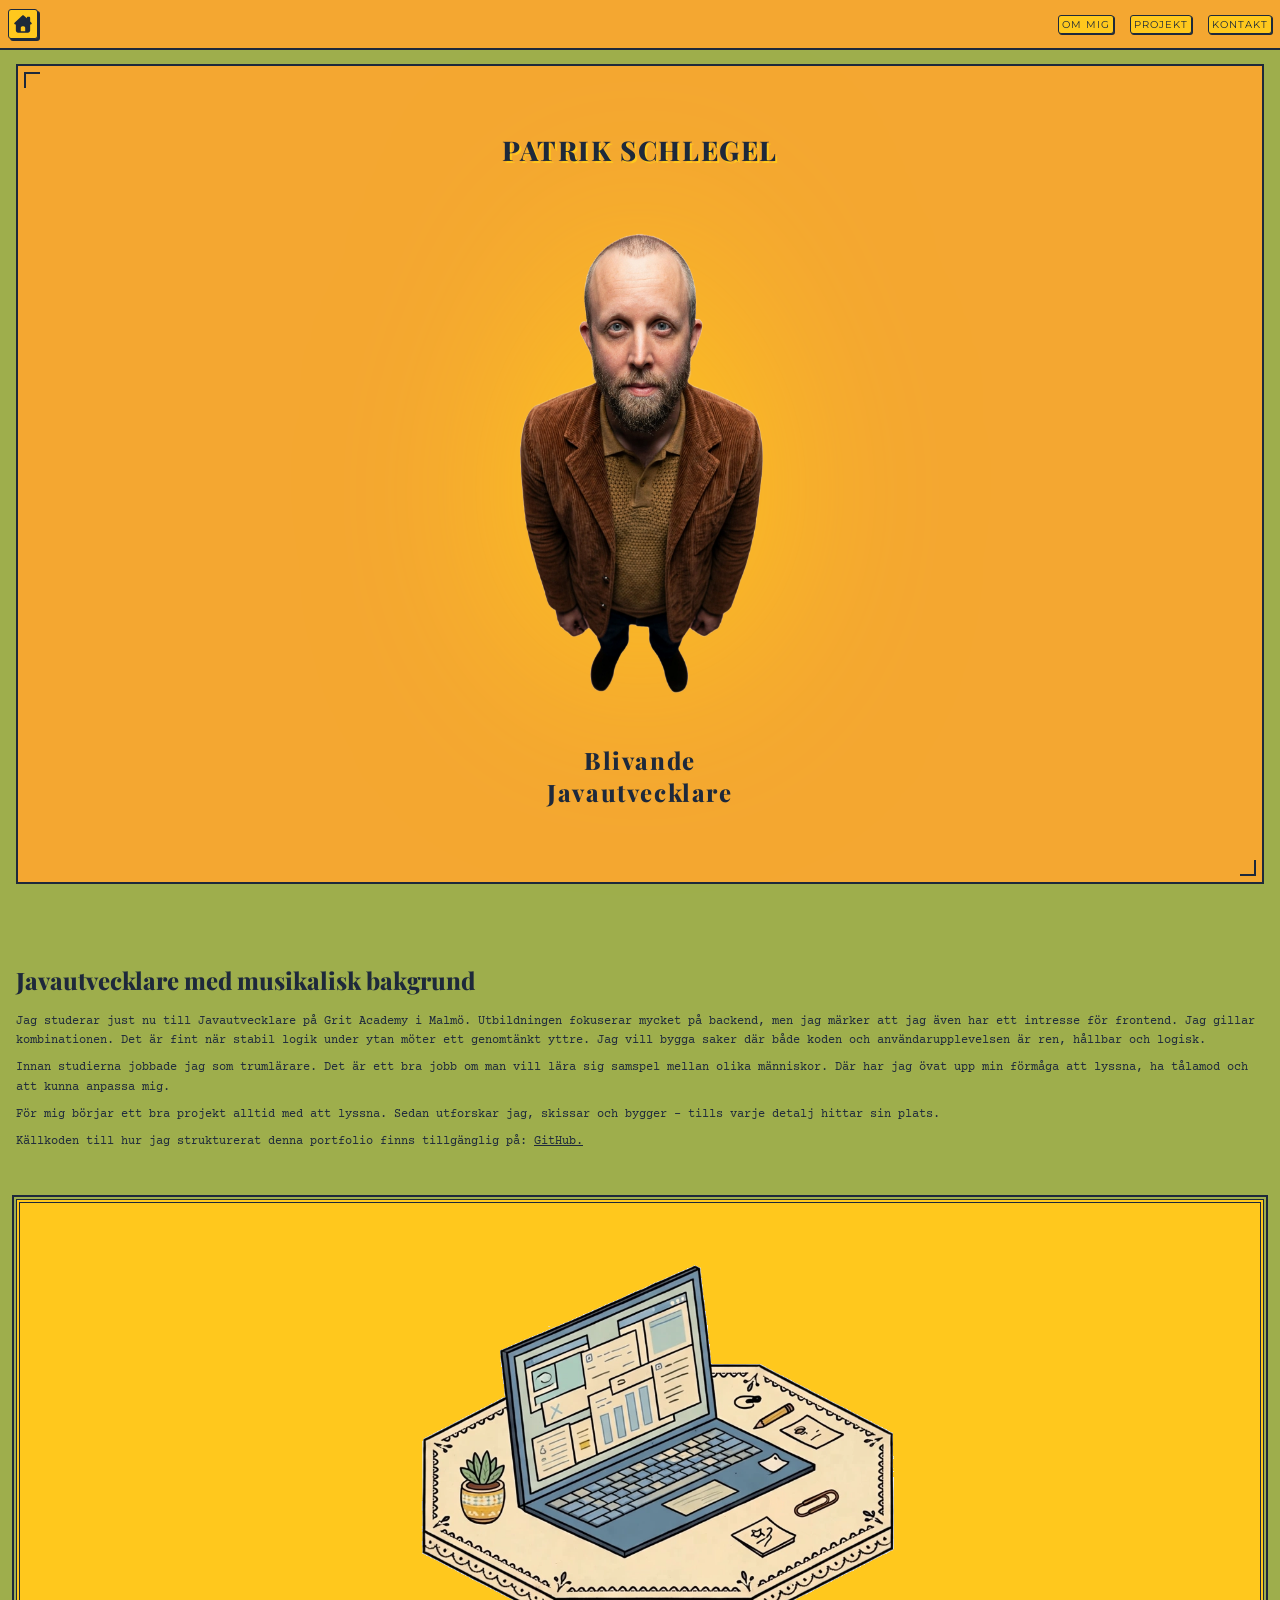
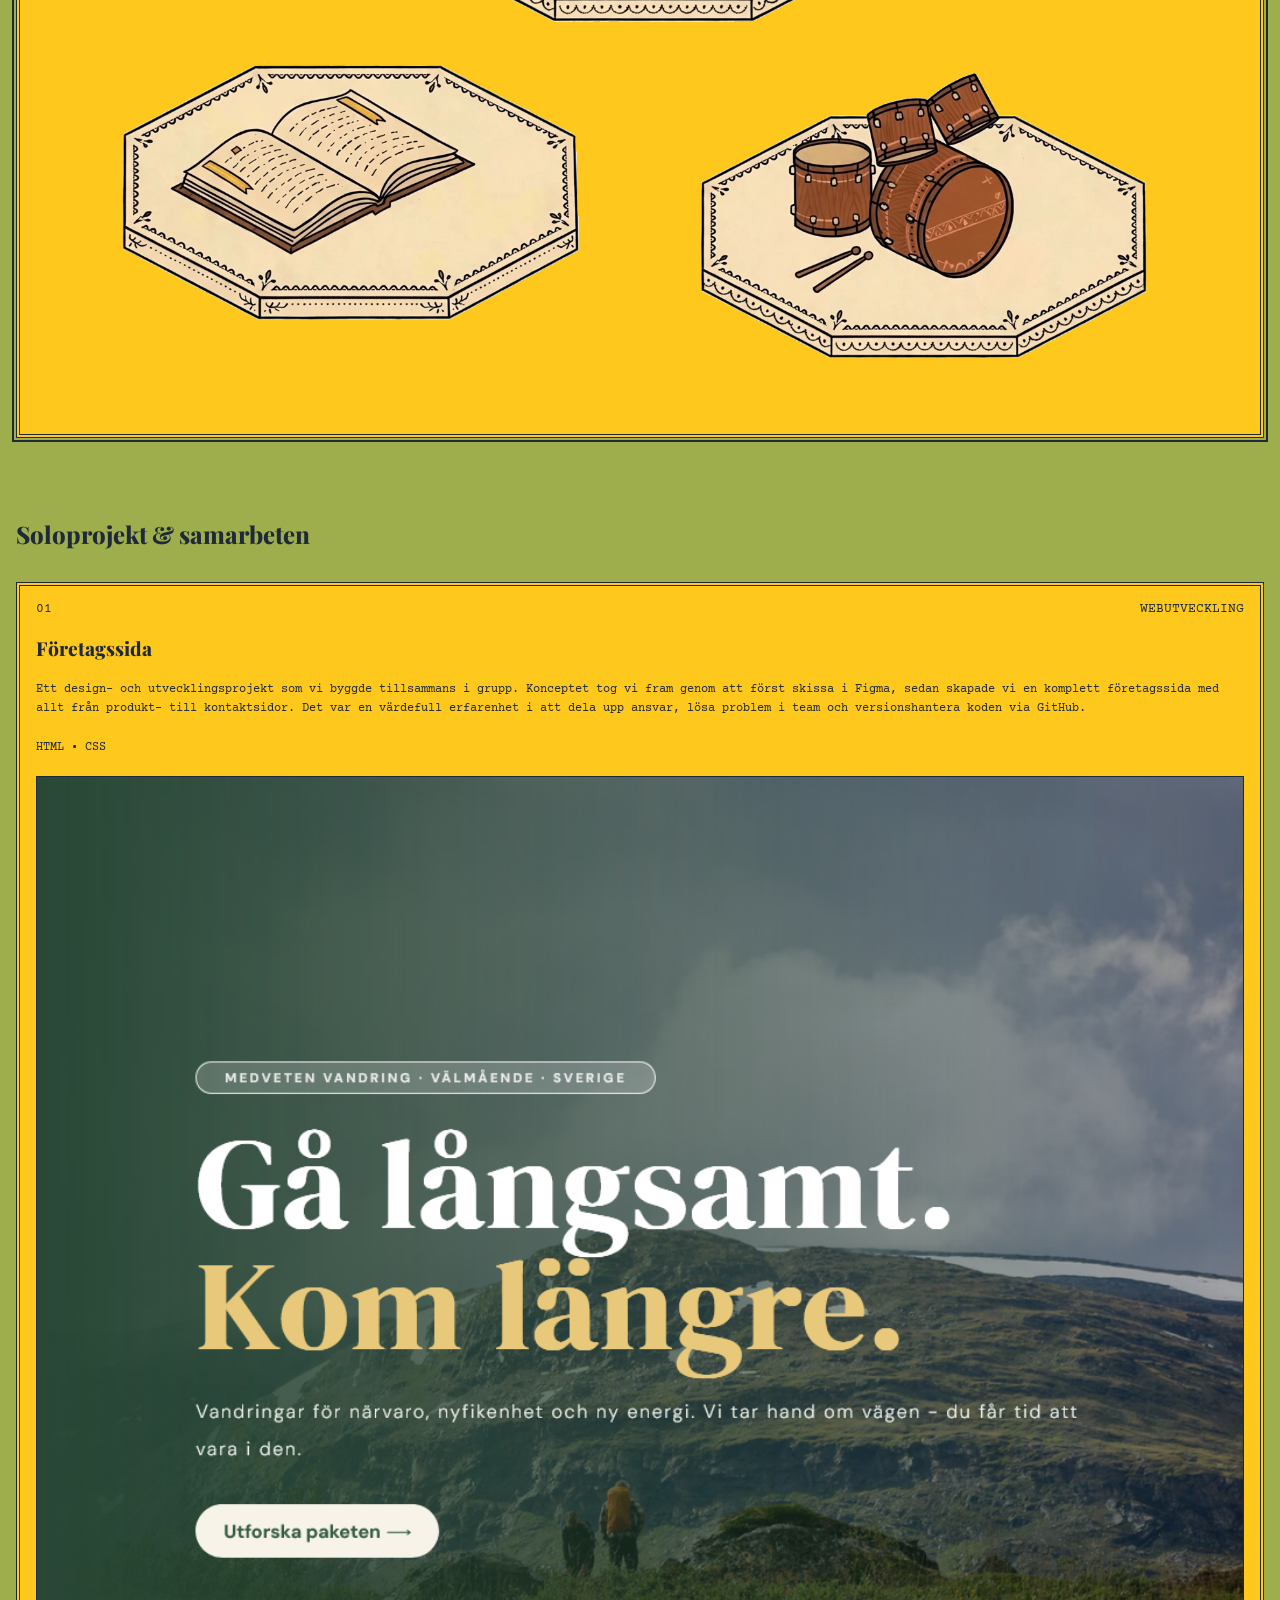
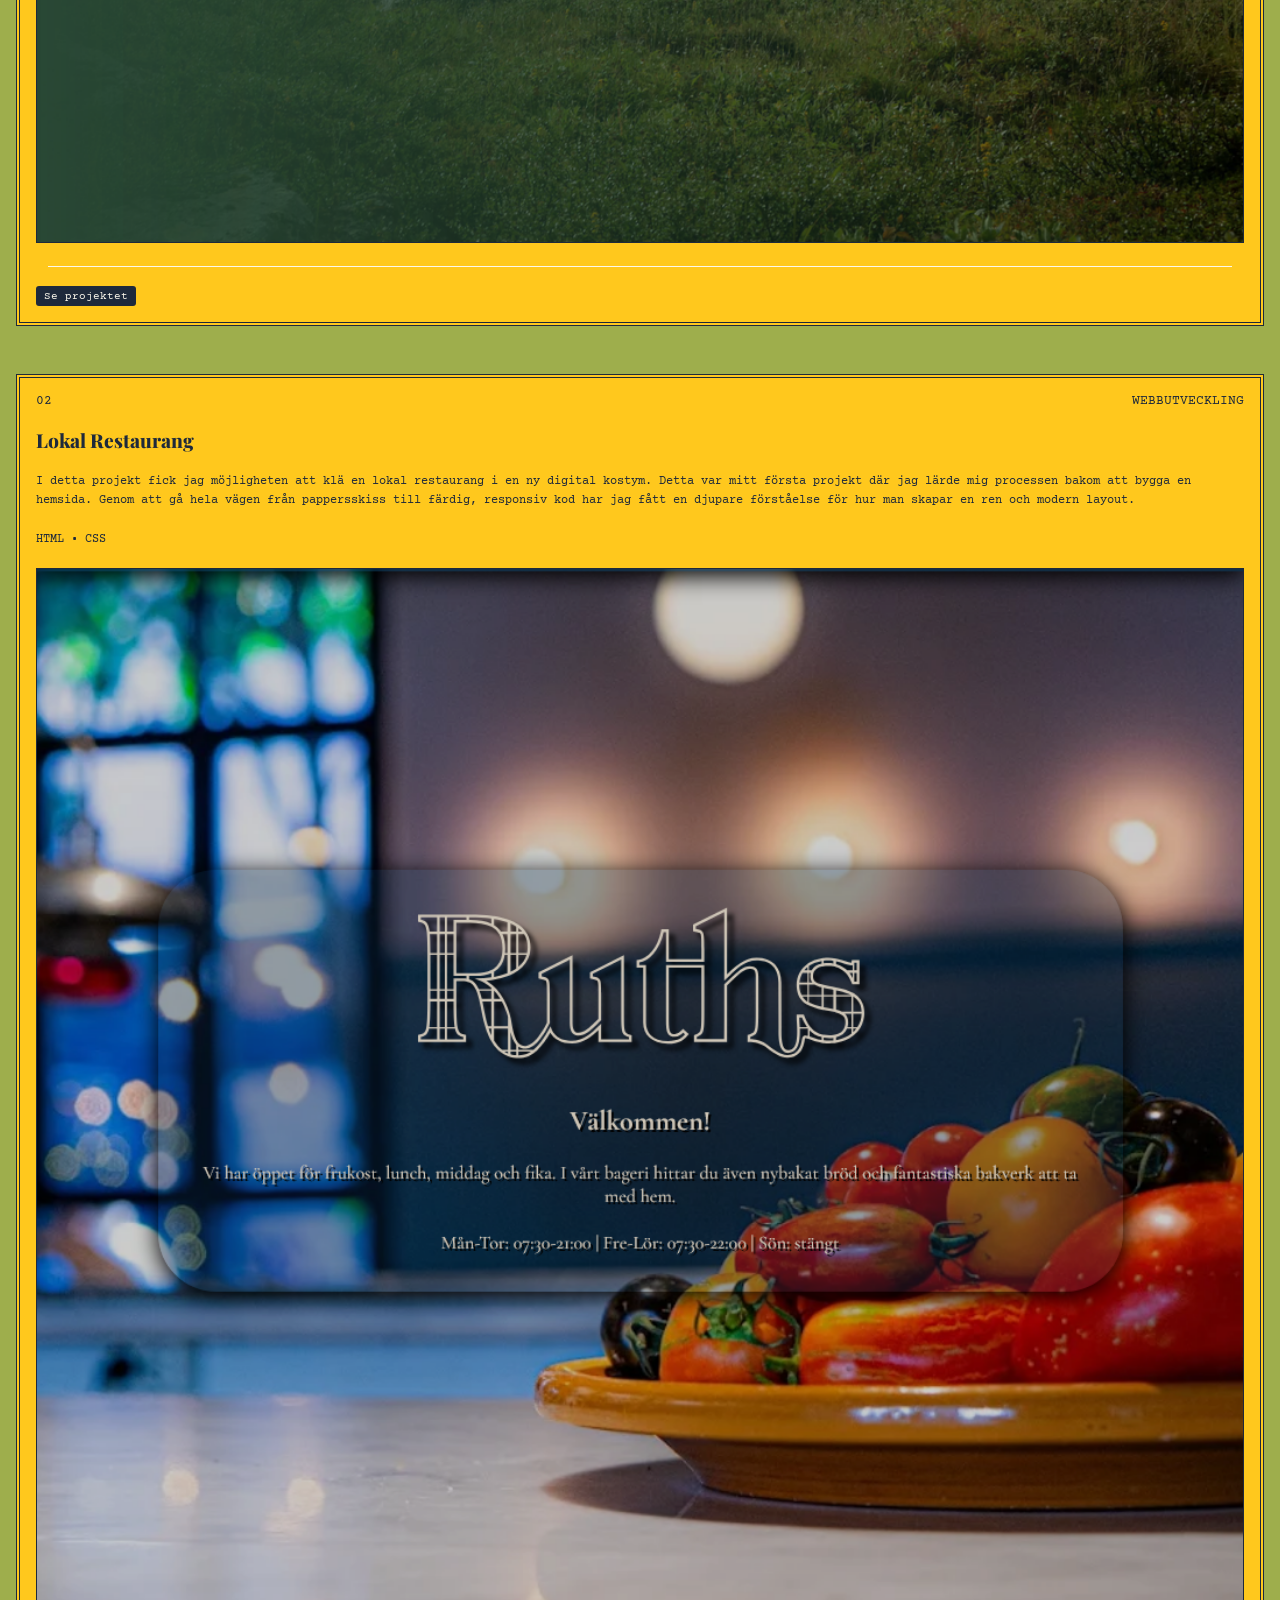
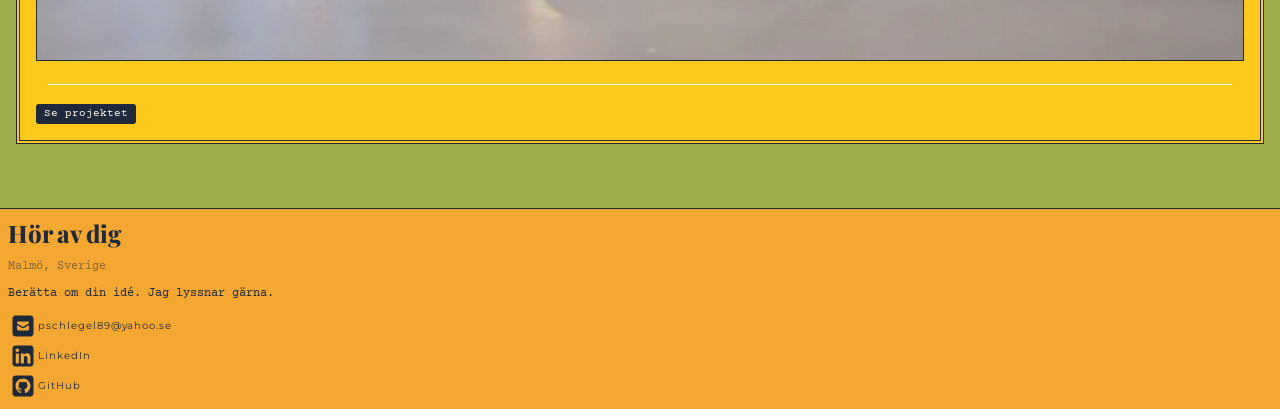
==== index.html @ 12292a86 "Anpassat startsida till större skärm" ====
<!doctype html>
<html lang="en">
    <head>
        <meta charset="UTF-8" />
        <meta name="viewport" content="width=device-width, initial-scale=1.0" />
        <title>Document</title>
        <link rel="stylesheet" href="style.css" />
    </head>
    <body>
        <header class="navbar">
            <div class="logga">
                <a href="#"
                    ><img
                        src="/Icons/house-chimney-solid-full.svg"
                        class="logga-hem"
                        alt="logga"
                /></a>
            </div>
            <nav>
                <ul class="navlänkar">
                    <li><a href="#om-mig">Om mig</a></li>
                    <li><a href="#projekt">Projekt</a></li>
                    <li><a href="#kontakt">Kontakt</a></li>
                </ul>
            </nav>
        </header>
        <main>
            <section id="hem">
                <div class="hem-container">
                    <div class="namn">
                        <h1>Patrik Schlegel</h1>
                    </div>
                    <img
                        src="/Images/Firefly_RemoveBackground.png"
                        class="porträtt-img"
                        alt="porträtt"
                    />
                    <div class="titel">
                        <h2>Blivande <br />Javautvecklare</h2>
                    </div>
                </div>
            </section>

            <section id="om-mig">
                <div class="om-mig-container">
                    <div class="om-mig-text">
                        <h2>Javautvecklare med musikalisk bakgrund</h2>
                        <p>
                            Jag studerar just nu till Javautvecklare på Grit
                            Academy i Malmö. Utbildningen fokuserar mycket på
                            backend, men jag märker att jag även har ett
                            intresse för frontend. Jag gillar kombinationen. Det
                            är fint när stabil logik under ytan möter ett
                            genomtänkt yttre. Jag vill bygga saker där både
                            koden och användarupplevelsen är ren, hållbar och
                            logisk.
                        </p>
                        <p>
                            Innan studierna jobbade jag som trumlärare. Det är
                            ett bra jobb om man vill lära sig samspel mellan
                            olika människor. Där har jag övat upp min förmåga
                            att lyssna, ha tålamod och att kunna anpassa mig.
                        </p>
                        <p>
                            För mig börjar ett bra projekt alltid med att
                            lyssna. Sedan utforskar jag, skissar och bygger -
                            tills varje detalj hittar sin plats.
                        </p>
                        <p>
                            Källkoden till hur jag strukturerat denna portfolio
                            finns tillgänglig på:
                            <a href="" target="_blank" class="github-portfolio"
                                >GitHub.</a
                            >
                        </p>
                    </div>

                    <div class="om-mig-bild">
                        <img
                            src="/Images/PHOTO-2026-10-11-11-45-18.png"
                            alt="bild"
                        />
                    </div>
                </div>
            </section>

            <section id="projekt">
                <div class="projekt-container">
                    <h2>Soloprojekt & samarbeten</h2>

                    <div class="projekt-boxar">
                        <article class="projekt-box">
                            <div class="projekt-header">
                                <span class="projekt-nummer">01</span>
                                <span class="projekt-kategori"
                                    >Webutveckling</span
                                >
                            </div>
                            <div class="projekt-text">
                                <h3>Företagssida</h3>
                                <p>
                                    Ett design- och utvecklingsprojekt som vi
                                    byggde tillsammans i grupp. Konceptet tog vi
                                    fram genom att först skissa i Figma, sedan
                                    skapade vi en komplett företagssida med allt
                                    från produkt- till kontaktsidor. Det var en
                                    värdefull erfarenhet i att dela upp ansvar,
                                    lösa problem i team och versionshantera
                                    koden via GitHub.
                                </p>
                            </div>
                            <p class="projekt-tekniker">HTML • CSS</p>
                            <div class="projekt-bild">
                                <img
                                    src="/Images/Projekt/Screenshot 2026-10-14 at 18-34-49 Natursteg.png"
                                    alt=""
                                />
                            </div>
                            <hr />
                            <a
                                href="https://github.com/Patrik121212/Foretagssida-Patrik-Schlegel"
                                target="_blank"
                                class="projekt-länk"
                                >Se projektet</a
                            >
                        </article>

                        <article class="projekt-box">
                            <div class="projekt-header">
                                <span class="projekt-nummer">02</span>
                                <span class="projekt-kategori"
                                    >Webbutveckling</span
                                >
                            </div>
                            <div class="projekt-text">
                                <h3>Lokal Restaurang</h3>
                                <p>
                                    I detta projekt fick jag möjligheten att klä
                                    en lokal restaurang i en ny digital kostym.
                                    Detta var mitt första projekt där jag lärde
                                    mig processen bakom att bygga en hemsida.
                                    Genom att gå hela vägen från pappersskiss
                                    till färdig, responsiv kod har jag fått en
                                    djupare förståelse för hur man skapar en ren
                                    och modern layout.
                                </p>
                            </div>
                            <p class="projekt-tekniker">HTML • CSS</p>
                            <div class="projekt-bild">
                                <img
                                    src="/Images/Projekt/Screenshot 2026-10-14 at 18-35-33 Ruths Malmö Restaurang & bar.png"
                                    alt=""
                                />
                            </div>
                            <hr />
                            <a
                                href="https://github.com/Patrik121212/Lokal-restaurang-Patrik-Schlegel"
                                target="_blank"
                                class="projekt-länk"
                                >Se projektet</a
                            >
                        </article>
                    </div>
                </div>
            </section>
        </main>

        <footer id="kontakt">
            <div class="kontakt-container">
                <div>
                    <div class="kontakt-introtext">
                        <h2>Hör av dig</h2>
                        <p class="kontakt-ort">Malmö, Sverige</p>
                        <p>Berätta om din idé. Jag lyssnar gärna.</p>
                    </div>

                    <div class="kontakt-adresser">
                        <a href="mailto:pschlegel89@yahoo.se"
                            ><img
                                src="/Icons/square-envelope-solid-full.svg"
                                alt="maila mig"
                                class="kontakt-icon"
                            /><span> pschlegel89@yahoo.se</span>
                        </a>

                        <a
                            href="https://www.linkedin.com/in/patrik-schlegel-1904b5435/"
                            target="_blank"
                            ><img
                                src="/Icons/square-linkedin-brands-solid-full.svg"
                                alt="linkedin"
                                class="kontakt-icon"
                            />
                            <span>LinkedIn</span>
                        </a>

                        <a
                            href="https://github.com/Patrik121212"
                            target="_blank"
                            ><img
                                src="/Icons/square-github-brands-solid-full.svg"
                                alt="github"
                                class="kontakt-icon"
                            />
                            <span>GitHub</span>
                        </a>
                    </div>
                </div>
            </div>
        </footer>
    </body>
</html>
---- style.css ----
/* === FONTREGISTER === */

/* BrödFont */

@font-face {
    font-family: "CourierPrime";
    src: url(Fonts/CourierPrime/CourierPrime-Regular.ttf) format("truetype");
    font-weight: 400;
    font-style: normal;
}

@font-face {
    font-family: "CourierPrime";
    src: url(Fonts/CourierPrime/CourierPrime-Italic.ttf) format("truetype");
    font-weight: 400;
    font-style: italic;
}

/* RubrikFont */

@font-face {
    font-family: "PlayfairDisplay";
    src: url(/Fonts/PlayfairDisplay/PlayfairDisplay-ExtraBold.ttf)
        format("truetype");
    font-weight: 900;
    font-style: normal;
}

/* BoxFont */

@font-face {
    font-family: "Montsserat";
    src: url(/Fonts/Montserrat/Montserrat-Regular.ttf) format("truetype");
    font-weight: 700;
    font-style: normal;
}

/* === GLOBALA VARIABLAR === */

:root {
    /* INPIRERAT AV WEZ ANDERSSONS MOONRISE KINGDOM ESTETIK */

    --bröd-font: "CourierPrime", monospace;
    --rubrik-font: "PlayfairDisplay", Georgia, sans-serif;
    --boxtext-font: "Montsserat", sans-serif;

    --box-color1: #f4a731;
    --box-color2: #ffc81d;
    --box-color3: #fcf8ed;

    --bg-color: #9eae4c;

    --text-color: #1e293b;

    --padding-small: 0.5rem;
    --padding-medium: 1rem;
    --padding-large: 3rem;
}

/* === NOLLSTÄLLNING === */

* {
    box-sizing: border-box;
    margin: 0;
    padding: 0;
}

/* === ANVÄNDNING === */

html {
    scroll-behavior: smooth;
}

body {
    color: var(--text-color);
}

p {
    font-family: var(--bröd-font);
    font-weight: 300;
    font-size: 0.75rem;

    line-height: 1.6;
}

h1 {
    font-family: var(--rubrik-font);
    font-weight: 900;
    font-size: 1.7rem;

    text-transform: uppercase;
    text-shadow: 2px 2px 0px var(--box-color2);
}

h2 {
    font-family: var(--rubrik-font);
    font-weight: 700;
    font-size: 1.5rem;

    margin-bottom: 0.5rem;
}

h3 {
    font-family: var(--rubrik-font);
    font-weight: 900;
    font-size: 1.2rem;
}

hr {
    border: none;
    border-top: 1px solid var(--box-color3);
    width: 98%;
    margin: auto;
}

/* === HEADER === */

header {
    position: sticky;
    top: 0;
    z-index: 10;

    display: flex;
    justify-content: space-between;
    align-items: center;

    width: 100%;

    padding: var(--padding-small);

    background-color: var(--box-color1);
    min-height: 3rem;

    box-shadow: 0px 2px 0px 0px var(--text-color);
}

nav ul {
    display: flex;
    gap: 1rem;
}

.logga-hem {
    display: block;
    height: 30px;
    width: 30px;

    background-color: var(--box-color2);
    padding: 0.2rem;

    border: 1px solid var(--text-color);
    box-shadow: 2px 2px 0px 0px var(--text-color);
    /*  border: 1px solid var(--text-color); */
    border-radius: 3px;

    transition: all 0.2s ease;
}

.navlänkar a {
    display: inline-block;

    font-family: var(--boxtext-font);
    font-weight: 700;
    font-size: 0.6rem;

    letter-spacing: 0.1em;

    text-decoration: none;
    text-transform: uppercase;

    color: var(--text-color);

    background-color: var(--box-color2);
    padding: 0.2rem;

    border: 1px solid var(--text-color);
    box-shadow: 1px 1px 0px 0px var(--text-color);
    /*  border: 1px solid var(--text-color); */
    border-radius: 3px;

    transition: all 0.2s ease;
}

.navlänkar a:hover,
.logga-hem:hover {
    transform: translate(-2px, -2px);
    box-shadow: 3px 3px 0px 0px #1e293b;
}

ul {
    list-style: none;
}

/* === HEM === */

#hem {
    display: flex;
    flex-direction: column;
    align-items: center;

    height: calc(100vh - 3rem);
    padding: var(--padding-medium);

    background-color: var(--bg-color);
}

.hem-container {
    display: flex;
    flex-direction: column;
    justify-content: center;
    align-items: center;

    text-align: center;

    width: 100%;
    height: 100%;

    padding: 1.5rem;

    background-color: var(--box-color1);
}

.namn,
.titel {
    z-index: 1;
    letter-spacing: 0.1rem;
}

.porträtt-img {
    max-width: 100%;
    max-height: 75%;

    filter: drop-shadow(0 0 100px var(--box-color2));
}

/* --- border till hem ---  */

.hem-container {
    position: relative;
    border: 2px solid var(--text-color);
}

.hem-container::before,
.hem-container::after {
    content: "";
    position: absolute;
    width: 14px;
    height: 14px;
    border: 2px solid var(--text-color);
    pointer-events: none;
}

.hem-container::before {
    top: 6px;
    left: 6px;
    border-right: none;
    border-bottom: none;
}

.hem-container::after {
    bottom: 6px;
    right: 6px;
    border-left: none;
    border-top: none;
}

/* === OM MIG === */

#om-mig {
    display: flex;
    flex-direction: column;
    align-items: center;

    min-height: auto;
    padding: var(--padding-medium);

    background-color: var(--bg-color);
}

.om-mig-container {
    display: flex;
    flex-direction: column;
    align-items: center;
    gap: 2rem;

    margin-top: 3rem;
}

.om-mig-text {
    display: flex;
    flex-direction: column;
    gap: 0.5rem;
}

.github-portfolio {
    color: var(--text-color);
}

.om-mig-bild {
    width: 100%;
    margin-top: 1rem;

    background: var(--box-color2);

    border: 4px double var(--text-color);
    outline: 2px solid var(--text-color);
    outline-offset: 2px;
}

.om-mig-bild img {
    width: 100%;
    height: auto;
    object-fit: cover;
}

/* === PROJEKT === */

#projekt {
    display: flex;
    flex-direction: column;

    background-color: var(--bg-color);

    min-height: 100vh;
    padding: var(--padding-medium);
}

.projekt-container {
    margin-bottom: 3rem;
}

.projekt-container h2 {
    margin-top: 3rem;
    margin-bottom: 2rem;
}

.projekt-boxar {
    display: grid;
    grid-template-columns: 1fr;

    gap: 3rem;
}

.projekt-box {
    display: flex;
    flex-direction: column;

    width: 100%;
    height: 100%;
    margin: auto;

    gap: 1.2rem;

    padding: var(--padding-medium);

    border: 4px double var(--text-color);

    background-color: var(--box-color2);
}

.projekt-header {
    display: flex;
    justify-content: space-between;
}

.projekt-text {
    display: flex;
    flex-direction: column;
    gap: 1.2rem;
}

.projekt-nummer,
.projekt-kategori {
    font-family: var(--bröd-font);
    text-transform: uppercase;
    font-weight: 400;
    font-size: 0.8rem;
}

.projekt-tekniker {
    display: flex;
    gap: 1rem;
}

.projekt-bild img {
    width: 100%;
    height: auto;

    border: 1px solid var(--text-color);

    background-color: var(--box-color3);
}

.projekt-länk {
    text-decoration: none;
    font-family: var(--bröd-font);
    font-size: 0.7rem;
    color: var(--box-color3);

    background-color: var(--text-color);
    width: fit-content;

    padding: 0.2rem 0.5rem;
    border-radius: 3px;
}

/* === KONTAKT === */

#kontakt {
    display: flex;
    flex-direction: column;

    height: auto;
    padding: var(--padding-small);

    border-top: 1px solid var(--text-color);
    background-color: var(--box-color1);
}

.kontakt-container {
    display: flex;
    flex-direction: column;
}

.kontakt-adresser {
    display: flex;
    flex-direction: column;
}

.kontakt-container p {
    margin-bottom: 0.5rem;
}

.kontakt-ort {
    opacity: 0.5;
}

.kontakt-icon {
    height: 30px;
    width: 30px;
}

.kontakt-adresser a {
    display: flex;
    align-items: center;

    width: fit-content;

    font-family: var(--boxtext-font);
    font-size: 0.6rem;
    letter-spacing: 0.1em;
    color: var(--text-color);

    text-decoration: none;
}

/* ANPASSAR TILL DATORSKÄRM */

@media (min-width: 1300px) {
    /* ANVÄNDNING */

    h2 {
        font-size: 2.5rem;
    }

    p {
        font-size: 0.8rem;
        line-height: 1.3rem;
    }

    /* NAVBAR */

    .navbar {
        padding: 0 10rem;
    }

    /* HEM */

    #hem {
        padding: var(--padding-large);
        background-color: var(--bg-color);
    }

    /*    .hem-container {
        display: grid;
        grid-template-columns: 1fr 1.6fr 1fr;
        align-items: center;

        max-width: 1200px;
        padding: var(--padding-large);
    } */

    .hem-container {
        display: grid;
        grid-template-columns: 1fr 1fr;
        align-items: center;
        gap: 2rem;

        max-width: 1200px;
        padding: var(--padding-large);

        grid-template-areas:
            "namn-yta bild-yta"
            "titel-yta bild-yta";
    }

    .namn {
        grid-area: namn-yta;
        text-align: right;
        align-self: flex-end;
    }

    .namn h1 {
        font-size: 2.5rem;
        letter-spacing: 0.1rem;
    }

    .titel {
        grid-area: titel-yta;
        text-align: right;
        align-self: flex-start;
    }

    .titel h2 {
        font-size: 1.5rem;
        letter-spacing: 0.1rem;
    }

    .porträtt-img {
        content: url("Images/ProfilbildStor-Photoroom.png");
        grid-area: bild-yta;
        justify-self: start;
        max-width: 100%;
        height: auto;
    }

    /* OM MIG */

    #om-mig {
        padding: var(--padding-large);
    }

    .om-mig-container {
        max-width: 1200px;
        margin-top: 2rem;

        display: grid;
        grid-template-columns: repeat(2, 1fr);
        gap: 3rem;
    }

    .om-mig-text {
        max-width: 600px;
    }

    /* PROJEKT */

    #projekt {
        padding: var(--padding-large);
    }

    .projekt-container {
        max-width: 1200px;
        margin: auto;
    }

    .projekt-container h2 {
        margin-top: 2rem;
    }

    .projekt-boxar {
        grid-template-columns: repeat(2, 1fr);
        grid-auto-rows: 1fr;
        gap: 3rem;
    }

    .projekt-box {
        display: grid;
        grid-template-rows: auto 1fr auto auto auto;
        gap: 1rem;
        height: 100%;
    }

    .projekt-bild img {
        width: 100%;
        aspect-ratio: 4/3;
        min-height: auto;
        object-fit: cover;
    }

    /* FOOTER */

    #kontakt {
        padding: 2rem 10rem;
    }
}

@media (prefers-color-scheme: dark) {
    :root {
        --bg-color: #1f2714;

        --box-color1: #d98616;
        --box-color2: #e0ac10;

        --box-color3: #2d3822;

        --text-color: #fcf8ed;
    }
}
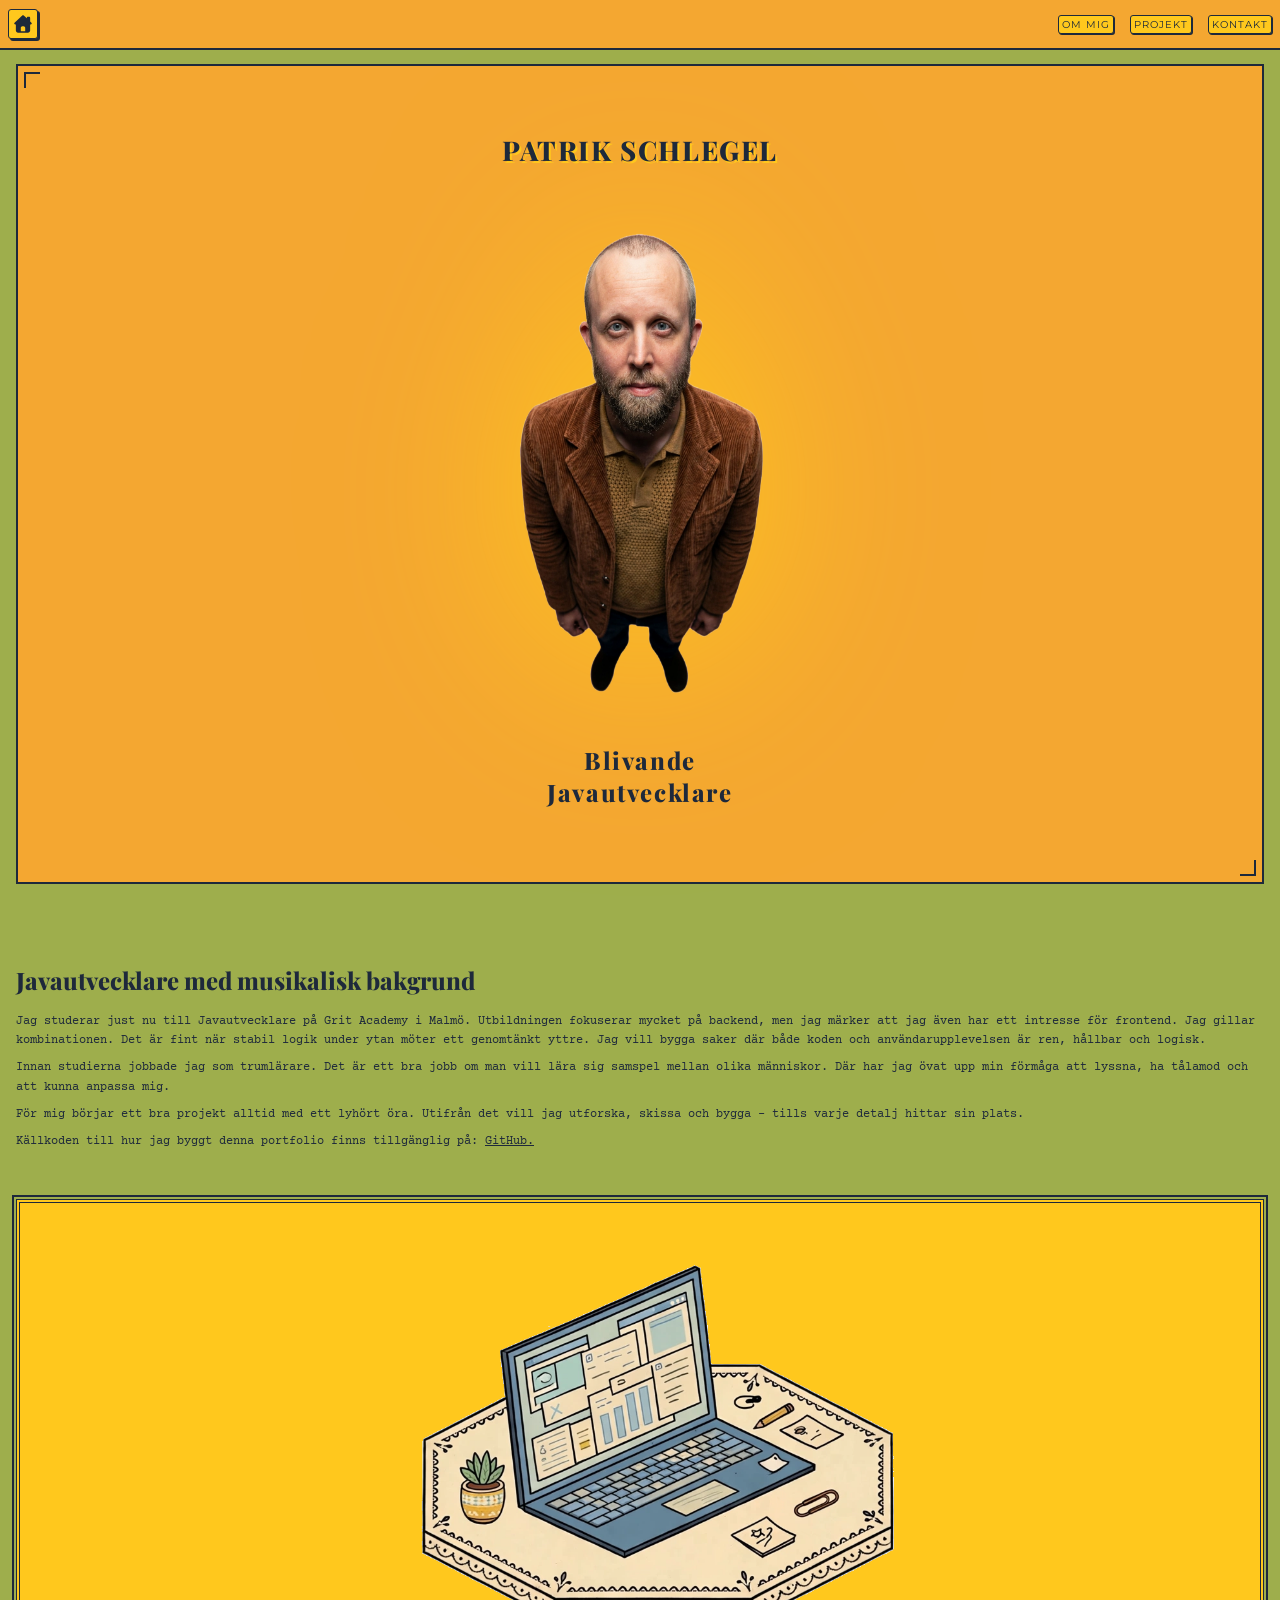
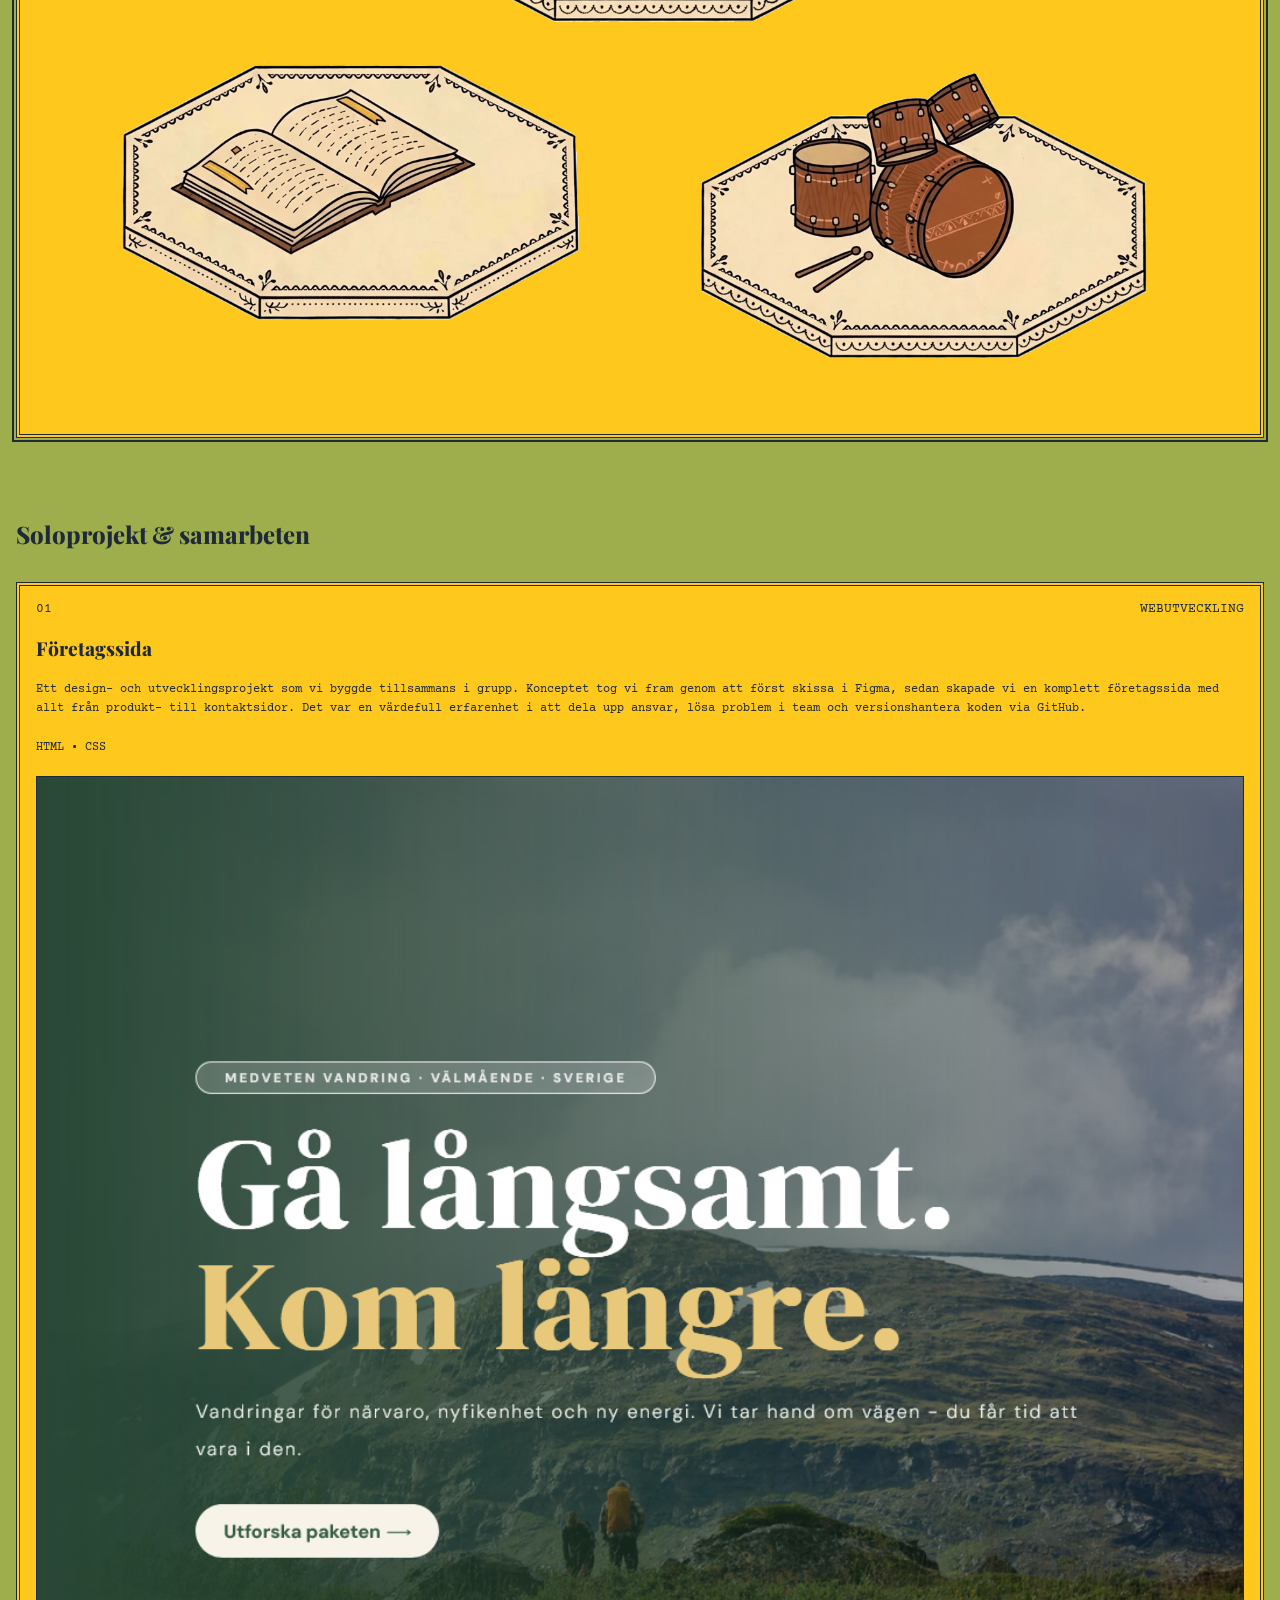
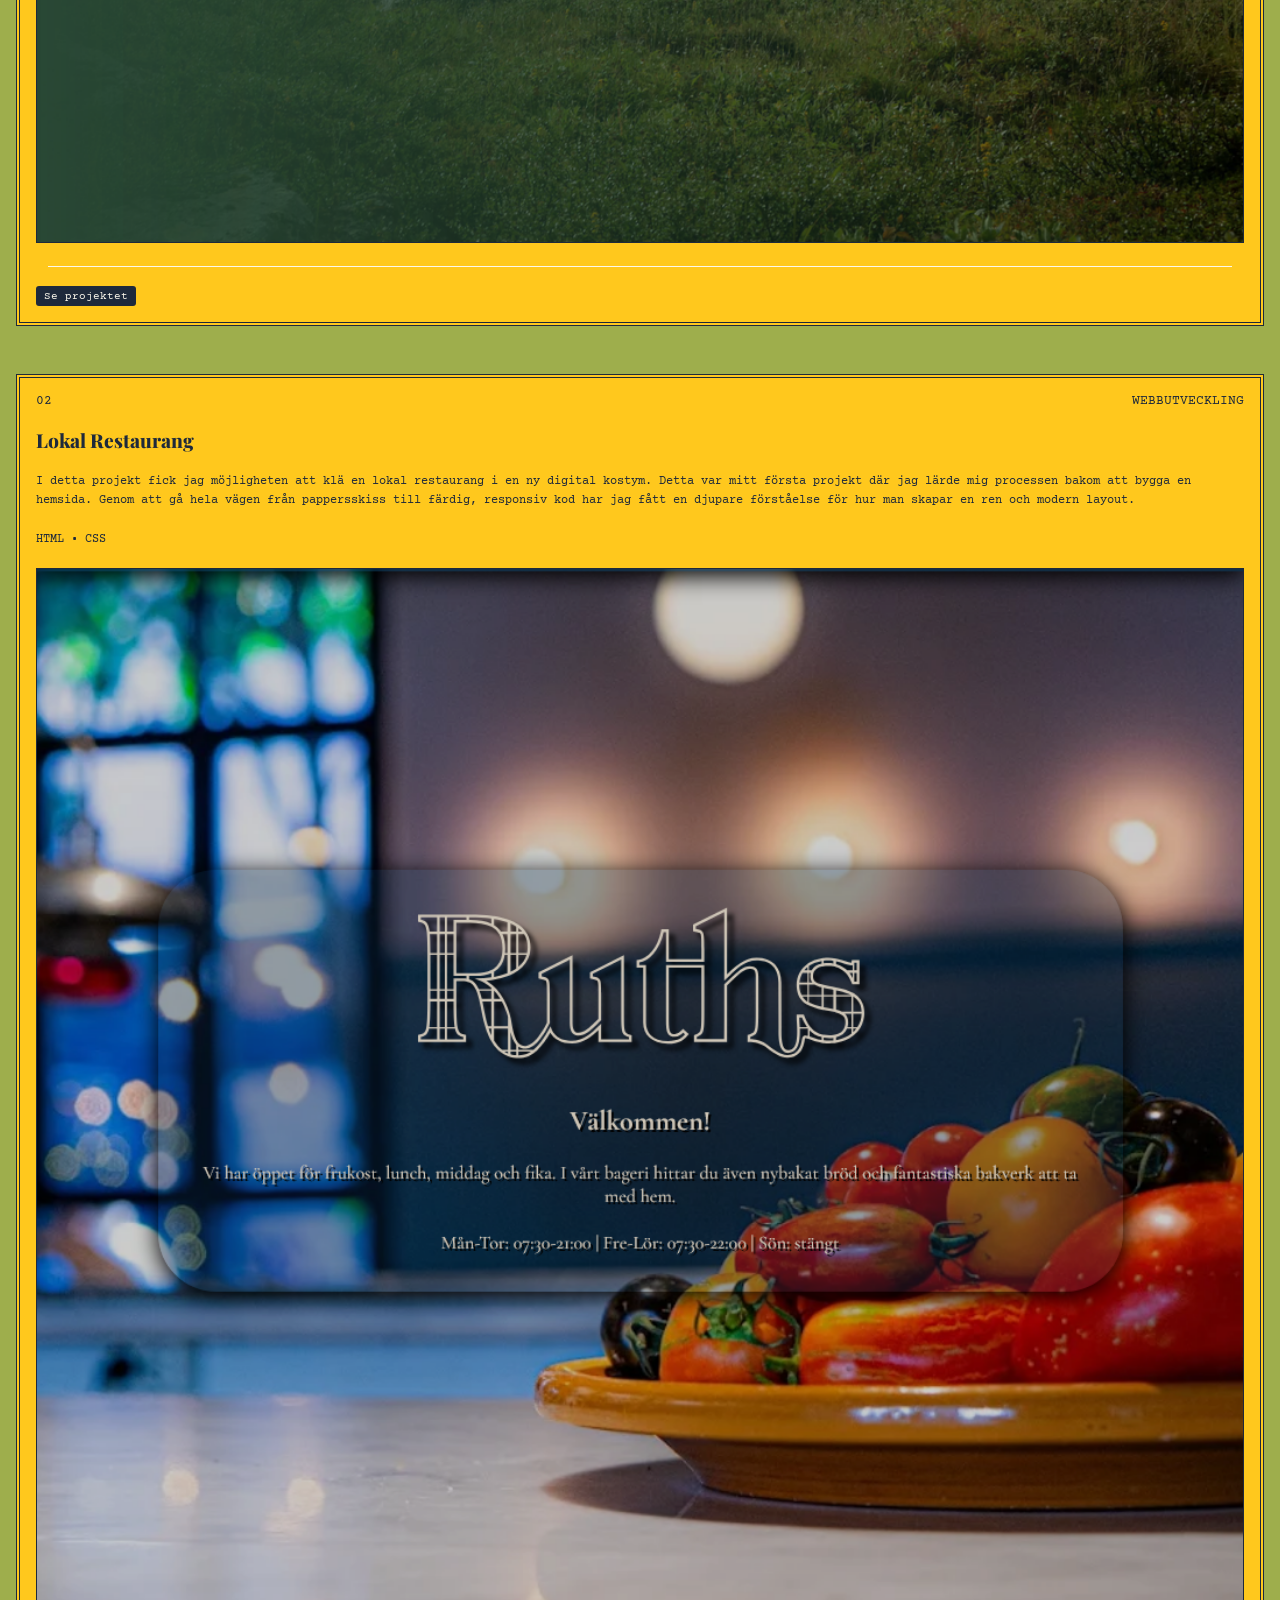
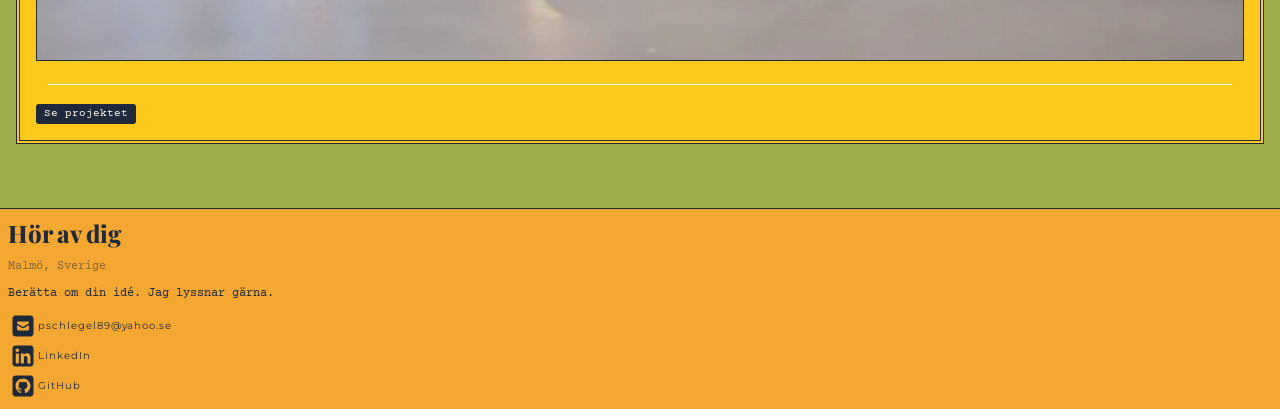
==== commit f4a6ae48: "Lagt till favicon och uppdaterat om-text" ====
--- a/index.html
+++ b/index.html
@@ -3,7 +3,9 @@
     <head>
         <meta charset="UTF-8" />
         <meta name="viewport" content="width=device-width, initial-scale=1.0" />
-        <title>Document</title>
+        <title>Patrik Schlegel | Portfolio</title>
+
+        <link rel="icon" type="image/png" href="/Icons/Faviccon.png" />
         <link rel="stylesheet" href="style.css" />
     </head>
     <body>
@@ -62,12 +64,12 @@
                             att lyssna, ha tålamod och att kunna anpassa mig.
                         </p>
                         <p>
-                            För mig börjar ett bra projekt alltid med att
-                            lyssna. Sedan utforskar jag, skissar och bygger -
-                            tills varje detalj hittar sin plats.
-                        </p>
-                        <p>
-                            Källkoden till hur jag strukturerat denna portfolio
+                            För mig börjar ett bra projekt alltid med ett lyhört
+                            öra. Utifrån det vill jag utforska, skissa och bygga - tills
+                            varje detalj hittar sin plats.
+                        </p>
+                        <p>
+                            Källkoden till hur jag byggt denna portfolio
                             finns tillgänglig på:
                             <a href="" target="_blank" class="github-portfolio"
                                 >GitHub.</a
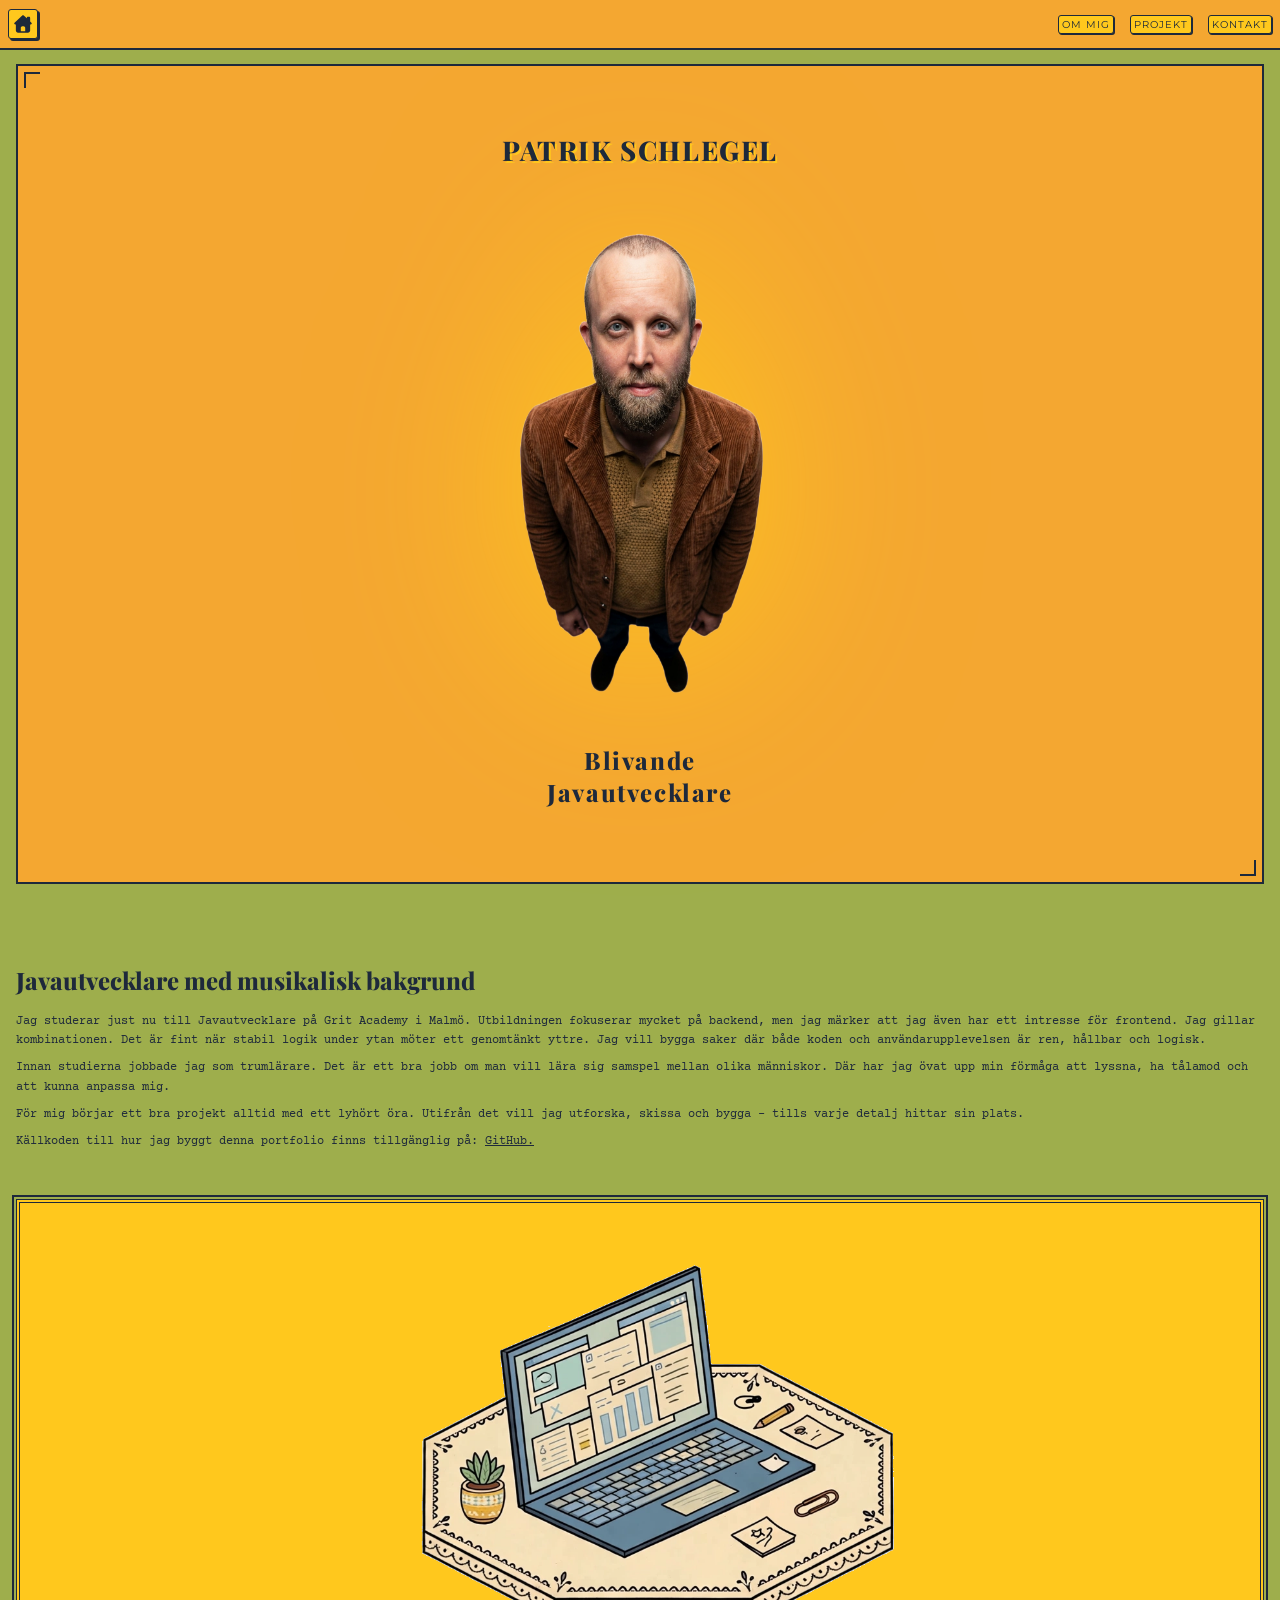
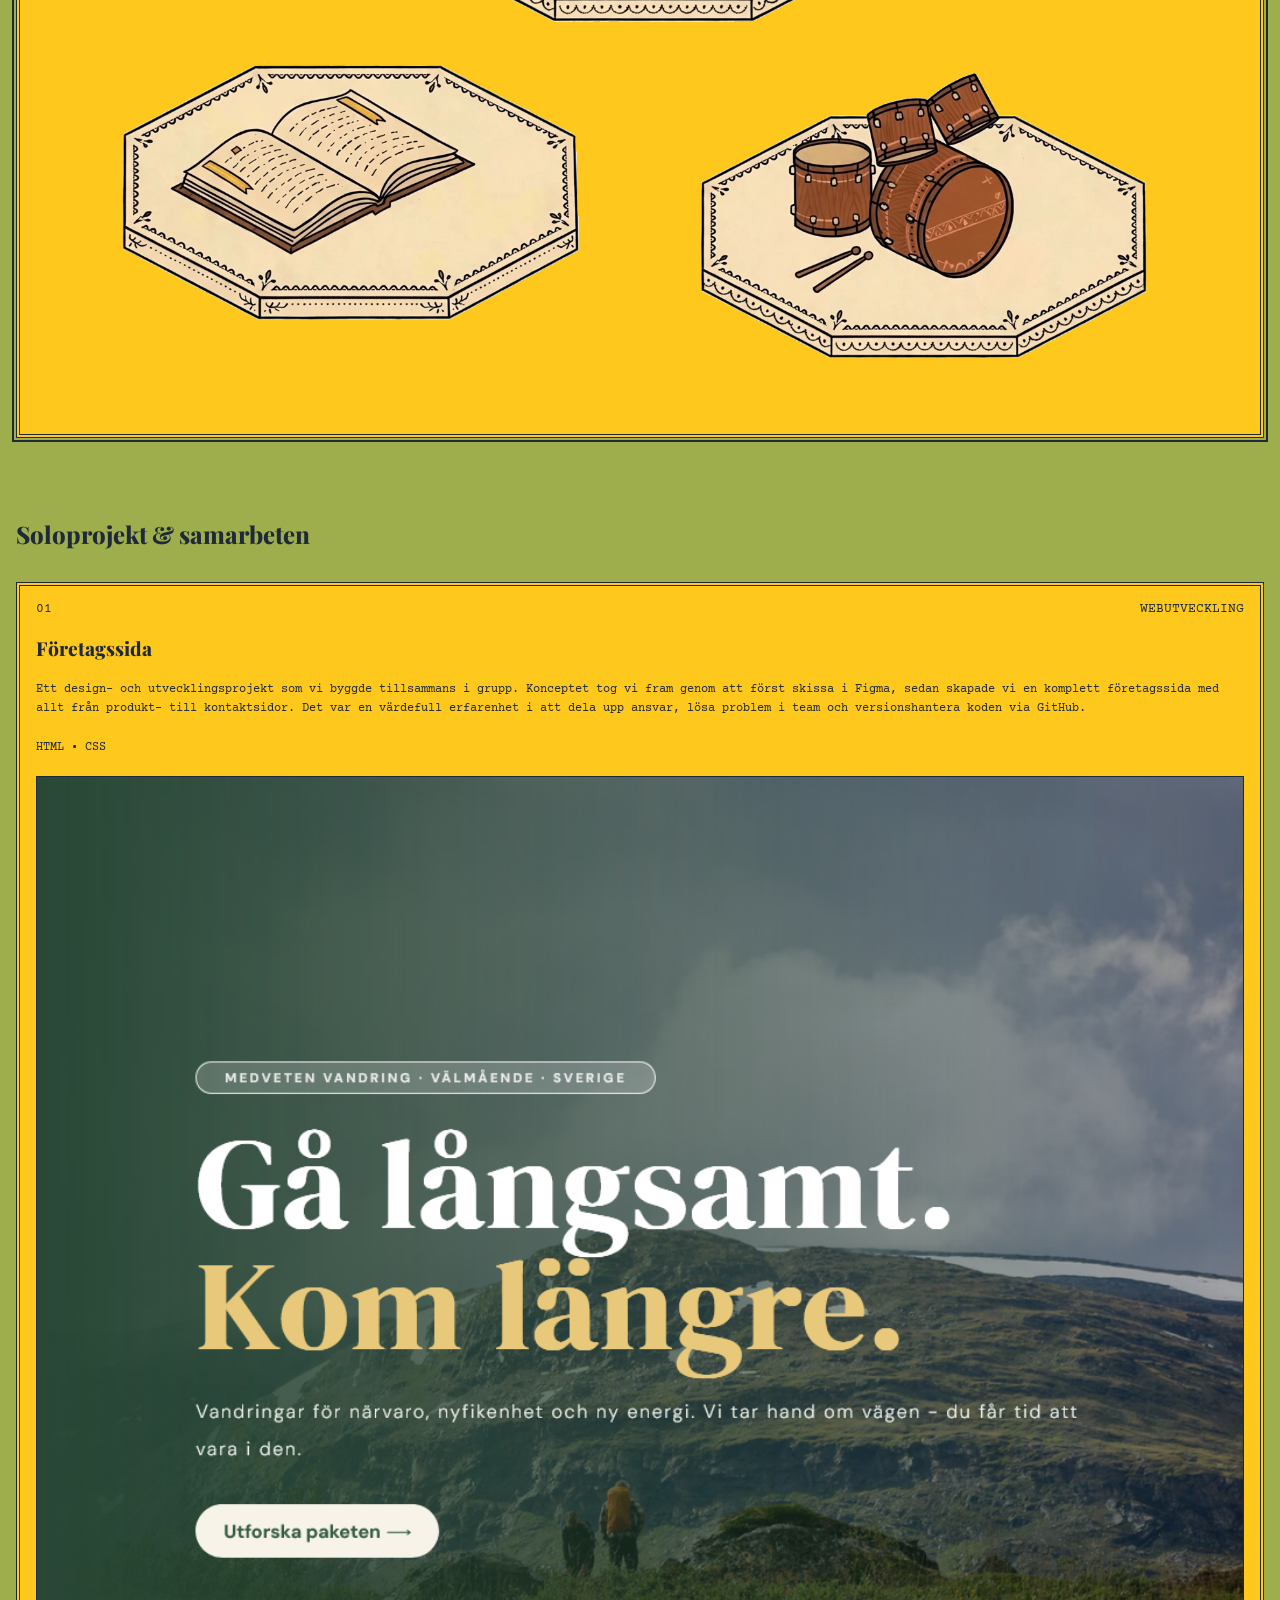
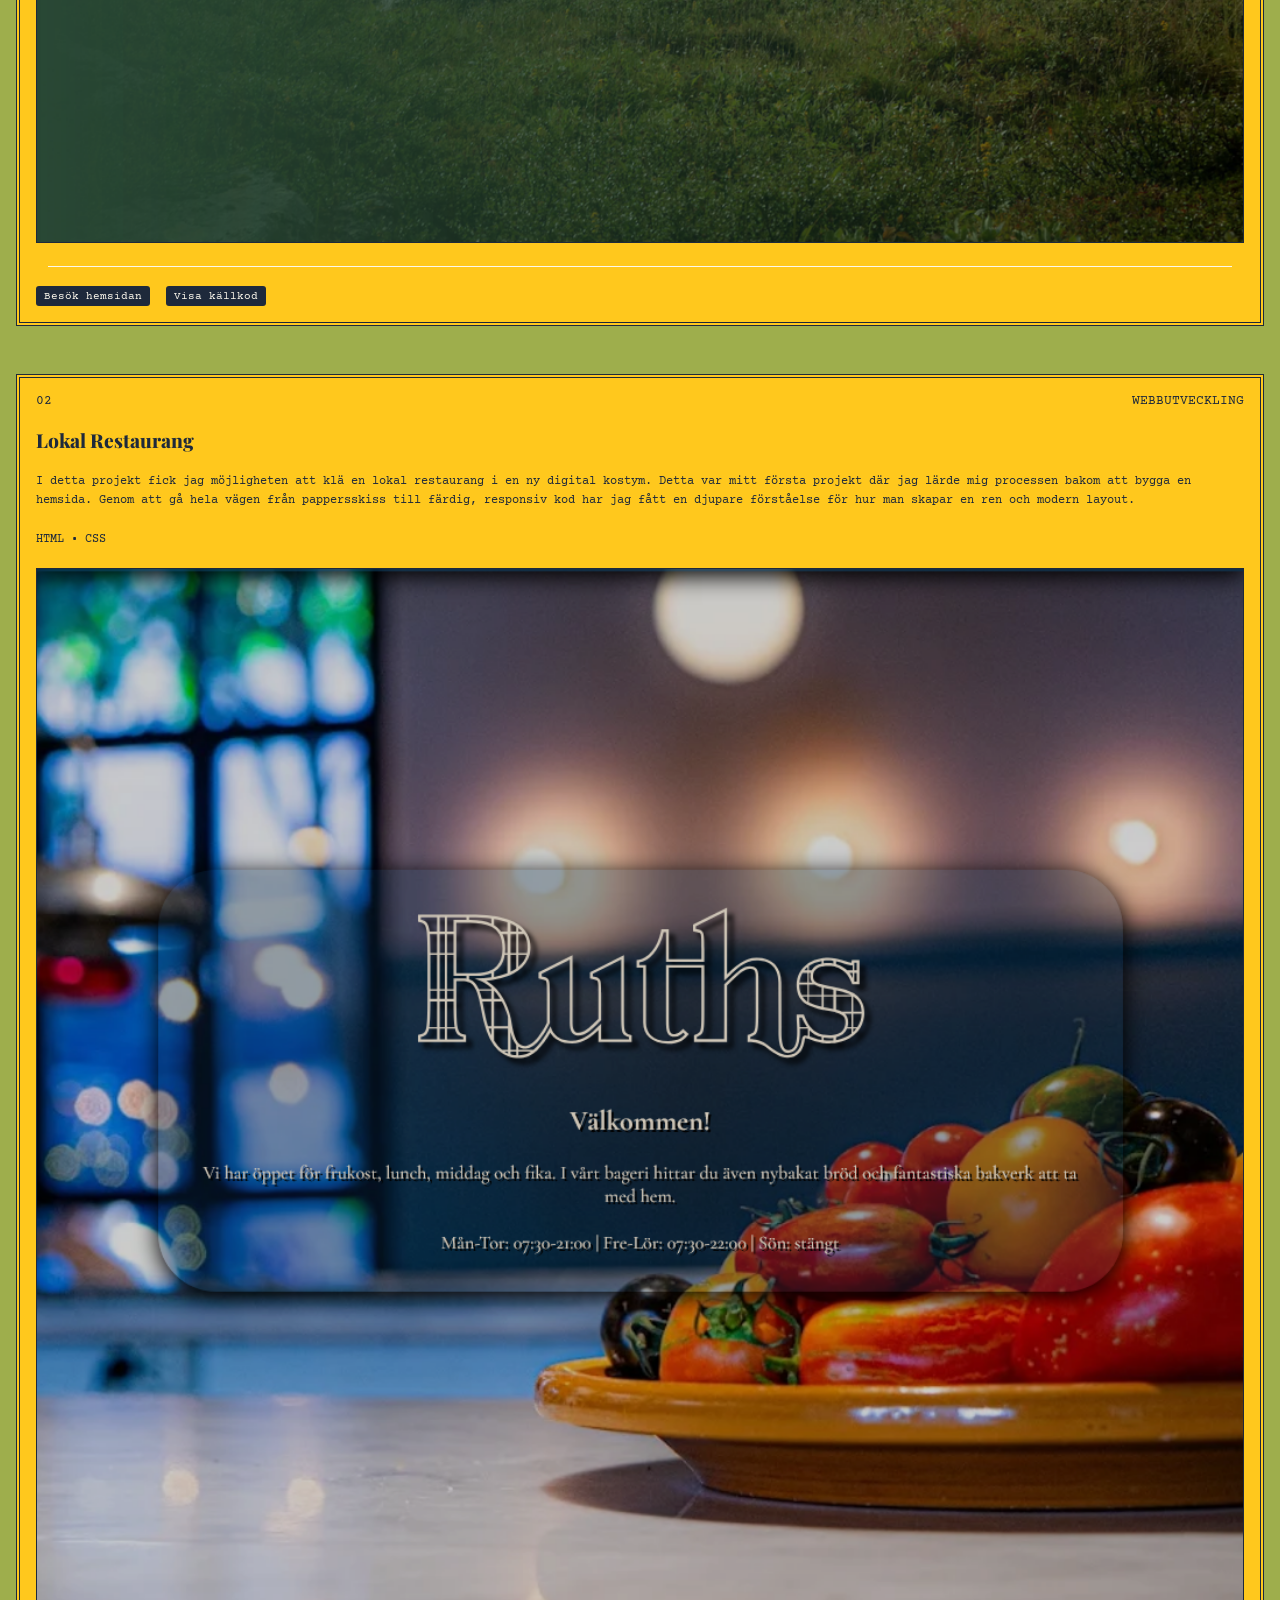
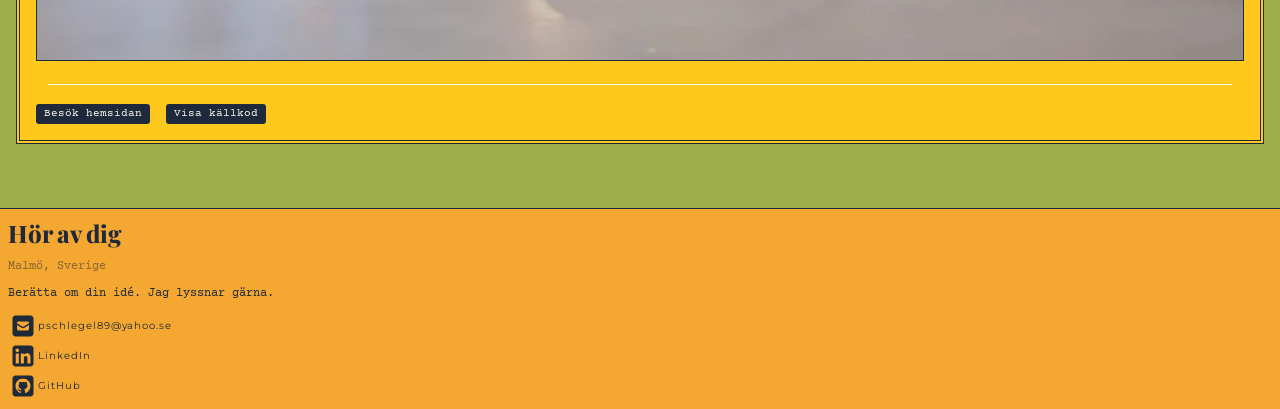
==== commit 9370c5da: "Uppdaterat länk till pages i lokal restaurang" ====
--- a/index.html
+++ b/index.html
@@ -65,13 +65,16 @@
                         </p>
                         <p>
                             För mig börjar ett bra projekt alltid med ett lyhört
-                            öra. Utifrån det vill jag utforska, skissa och bygga - tills
-                            varje detalj hittar sin plats.
-                        </p>
-                        <p>
-                            Källkoden till hur jag byggt denna portfolio
-                            finns tillgänglig på:
-                            <a href="" target="_blank" class="github-portfolio"
+                            öra. Utifrån det vill jag utforska, skissa och bygga
+                            - tills varje detalj hittar sin plats.
+                        </p>
+                        <p>
+                            Källkoden till hur jag byggt denna portfolio finns
+                            tillgänglig på:
+                            <a
+                                href="https://github.com/Patrik121212/JAVA26-Patrik-Schlegel-Portfolio"
+                                target="_blank"
+                                class="github-portfolio"
                                 >GitHub.</a
                             >
                         </p>
@@ -119,12 +122,21 @@
                                 />
                             </div>
                             <hr />
-                            <a
-                                href="https://github.com/Patrik121212/Foretagssida-Patrik-Schlegel"
-                                target="_blank"
-                                class="projekt-länk"
-                                >Se projektet</a
-                            >
+                            <div class="projektlänkar-container">
+                                <!-- OBS Besök hemsida är länkad till andreas publicering (21/10: gör en egen publicering och se till att fonter/länkar funkar) -->
+                                <a
+                                    href="https://junhaoxu1.github.io/java26-html-css-slutprojekt-grupp6/"
+                                    target="_blank"
+                                    class="projekt-länk"
+                                    >Besök hemsidan</a
+                                >
+                                <a
+                                    href="https://github.com/Patrik121212/Foretagssida-Patrik-Schlegel"
+                                    target="_blank"
+                                    class="projekt-länk"
+                                    >Visa källkod</a
+                                >
+                            </div>
                         </article>
 
                         <article class="projekt-box">
@@ -155,12 +167,20 @@
                                 />
                             </div>
                             <hr />
-                            <a
-                                href="https://github.com/Patrik121212/Lokal-restaurang-Patrik-Schlegel"
-                                target="_blank"
-                                class="projekt-länk"
-                                >Se projektet</a
-                            >
+                            <div class="projektlänkar-container">
+                                <a
+                                    href="https://patrik121212.github.io/Lokal-restaurang-Patrik-Schlegel/"
+                                    target="_blank"
+                                    class="projekt-länk"
+                                    >Besök hemsidan</a
+                                >
+                                <a
+                                    href="https://github.com/Patrik121212/Lokal-restaurang-Patrik-Schlegel"
+                                    target="_blank"
+                                    class="projekt-länk"
+                                    >Visa källkod</a
+                                >
+                            </div>
                         </article>
                     </div>
                 </div>
--- a/style.css
+++ b/style.css
@@ -390,6 +390,11 @@
     background-color: var(--box-color3);
 }
 
+.projektlänkar-container {
+    display: flex;
+    gap: 1rem;
+}
+
 .projekt-länk {
     text-decoration: none;
     font-family: var(--bröd-font);
@@ -605,4 +610,11 @@
 
         --text-color: #fcf8ed;
     }
-}
+
+    .logga-hem {
+        box-shadow: 2px 2px 0px 0px var(--bg-color);
+    }
+    .navlänkar a {
+        box-shadow: 1px 1px 0px 0px var(--bg-color);
+    }
+}
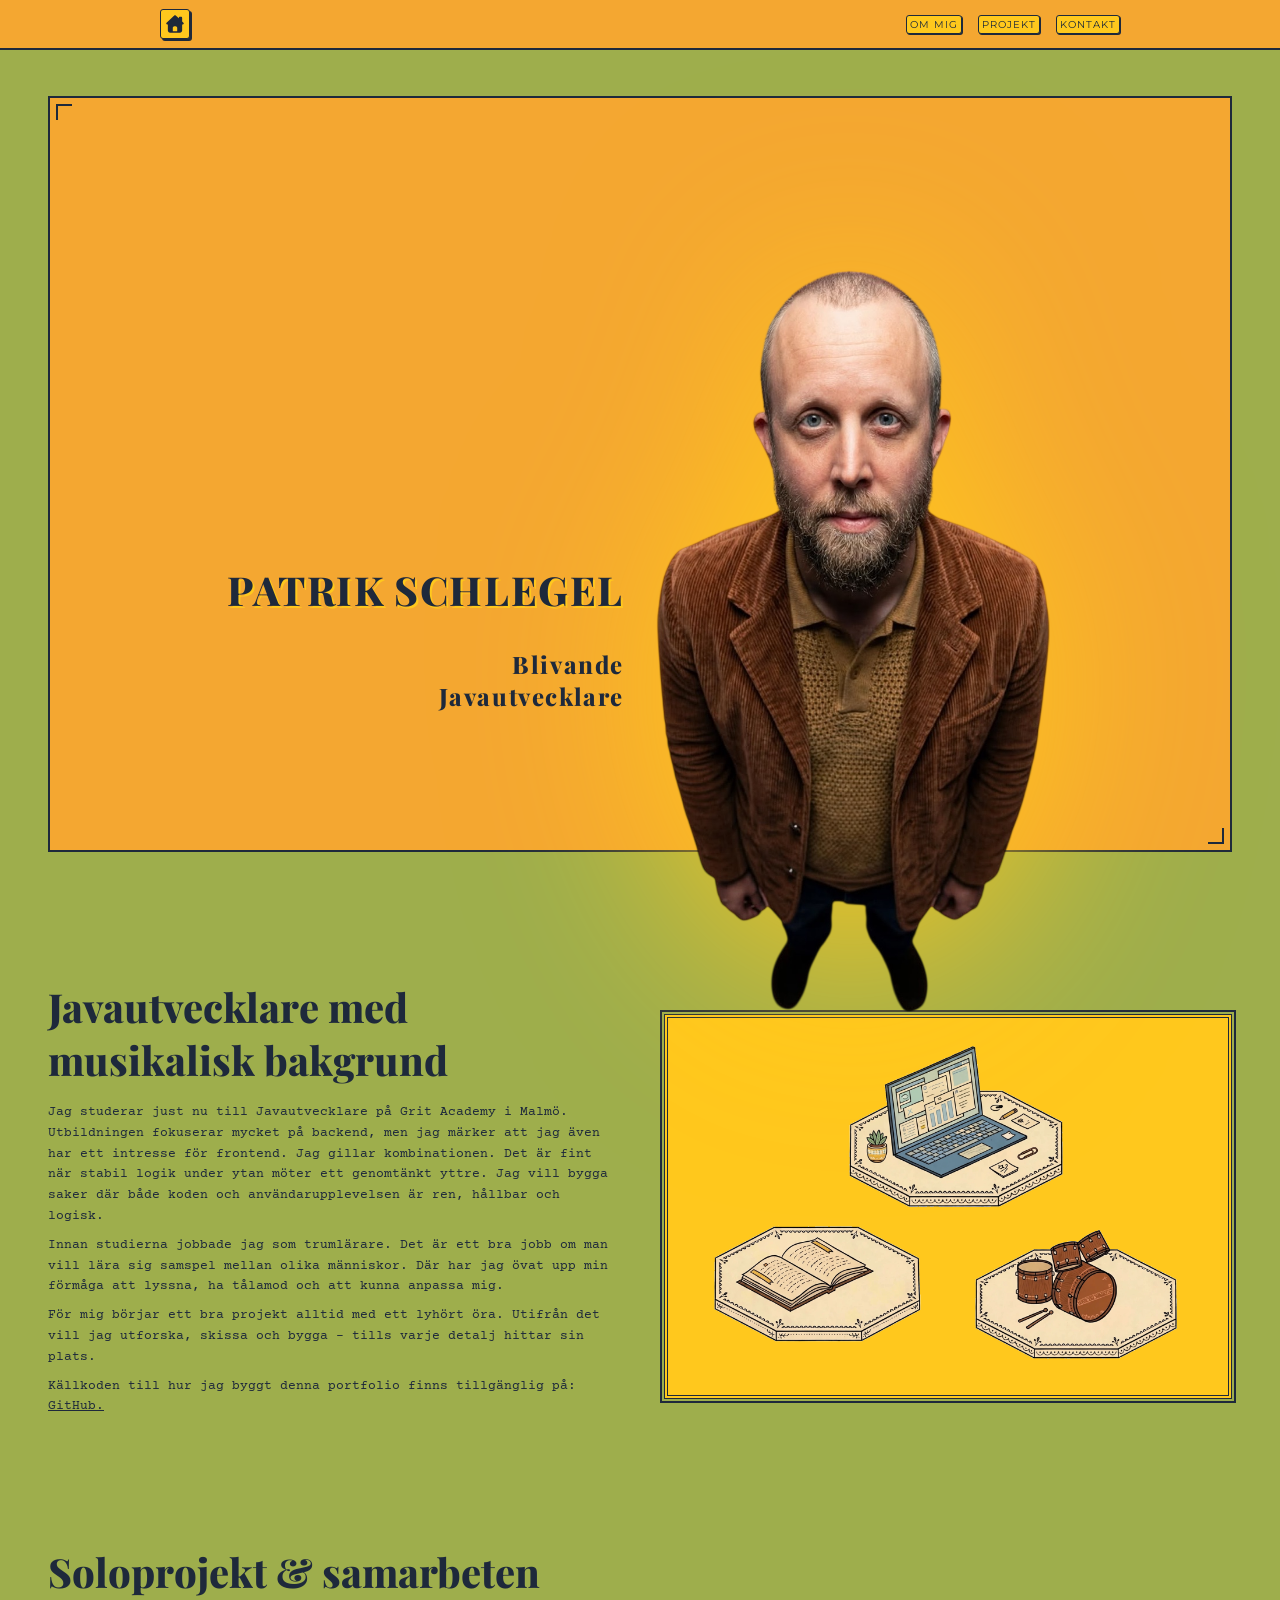
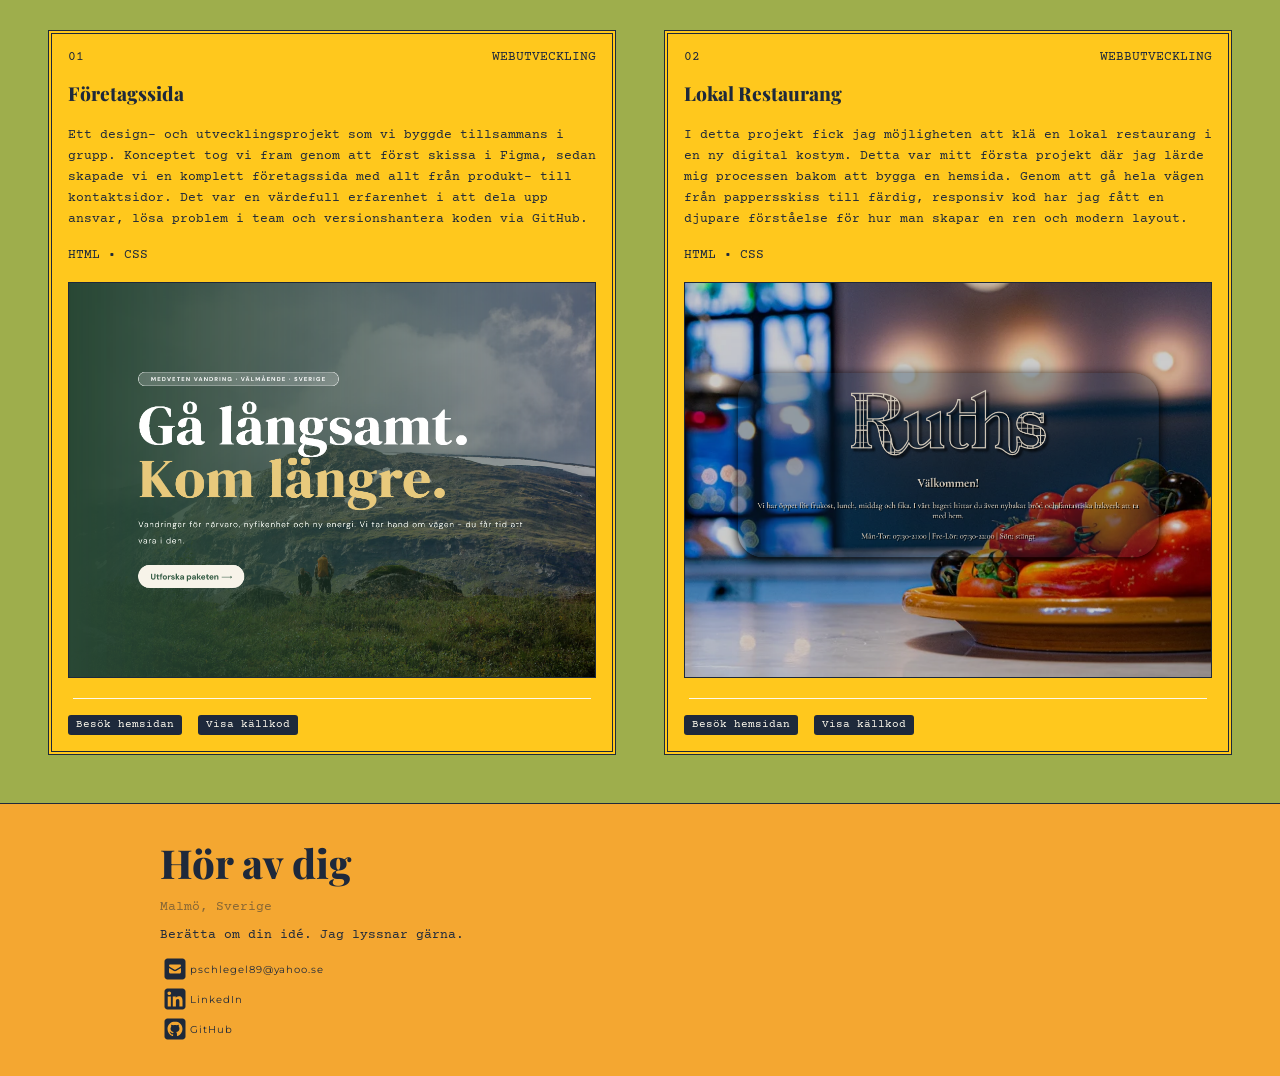
==== commit 0cebab6c: "Uppdaterat profilbild för att den ska funka i chrome" ====
--- a/index.html
+++ b/index.html
@@ -5,7 +5,7 @@
         <meta name="viewport" content="width=device-width, initial-scale=1.0" />
         <title>Patrik Schlegel | Portfolio</title>
 
-        <link rel="icon" type="image/png" href="/Icons/Faviccon.png" />
+        <link rel="icon" type="image/png" href="Icons/Faviccon.png" />
         <link rel="stylesheet" href="style.css" />
     </head>
     <body>
@@ -13,7 +13,7 @@
             <div class="logga">
                 <a href="#"
                     ><img
-                        src="/Icons/house-chimney-solid-full.svg"
+                        src="Icons/house-chimney-solid-full.svg"
                         class="logga-hem"
                         alt="logga"
                 /></a>
@@ -33,7 +33,7 @@
                         <h1>Patrik Schlegel</h1>
                     </div>
                     <img
-                        src="/Images/Firefly_RemoveBackground.png"
+                        src="Images/ProfilbildStor-Photoroom.png"
                         class="porträtt-img"
                         alt="porträtt"
                     />
@@ -82,7 +82,7 @@
 
                     <div class="om-mig-bild">
                         <img
-                            src="/Images/PHOTO-2026-10-11-11-45-18.png"
+                            src="Images/PHOTO-2026-10-11-11-45-18.png"
                             alt="bild"
                         />
                     </div>
@@ -117,15 +117,14 @@
                             <p class="projekt-tekniker">HTML • CSS</p>
                             <div class="projekt-bild">
                                 <img
-                                    src="/Images/Projekt/Screenshot 2026-10-14 at 18-34-49 Natursteg.png"
+                                    src="Images/Projekt/Screenshot 2026-10-14 at 18-34-49 Natursteg.png"
                                     alt=""
                                 />
                             </div>
                             <hr />
                             <div class="projektlänkar-container">
-                                <!-- OBS Besök hemsida är länkad till andreas publicering (21/10: gör en egen publicering och se till att fonter/länkar funkar) -->
-                                <a
-                                    href="https://junhaoxu1.github.io/java26-html-css-slutprojekt-grupp6/"
+                                <a
+                                    href="https://patrik121212.github.io/Foretagssida-Patrik-Schlegel/"
                                     target="_blank"
                                     class="projekt-länk"
                                     >Besök hemsidan</a
@@ -162,7 +161,7 @@
                             <p class="projekt-tekniker">HTML • CSS</p>
                             <div class="projekt-bild">
                                 <img
-                                    src="/Images/Projekt/Screenshot 2026-10-14 at 18-35-33 Ruths Malmö Restaurang & bar.png"
+                                    src="Images/Projekt/Screenshot 2026-10-14 at 18-35-33 Ruths Malmö Restaurang & bar.png"
                                     alt=""
                                 />
                             </div>
@@ -199,7 +198,7 @@
                     <div class="kontakt-adresser">
                         <a href="mailto:pschlegel89@yahoo.se"
                             ><img
-                                src="/Icons/square-envelope-solid-full.svg"
+                                src="Icons/square-envelope-solid-full.svg"
                                 alt="maila mig"
                                 class="kontakt-icon"
                             /><span> pschlegel89@yahoo.se</span>
@@ -209,7 +208,7 @@
                             href="https://www.linkedin.com/in/patrik-schlegel-1904b5435/"
                             target="_blank"
                             ><img
-                                src="/Icons/square-linkedin-brands-solid-full.svg"
+                                src="Icons/square-linkedin-brands-solid-full.svg"
                                 alt="linkedin"
                                 class="kontakt-icon"
                             />
@@ -220,7 +219,7 @@
                             href="https://github.com/Patrik121212"
                             target="_blank"
                             ><img
-                                src="/Icons/square-github-brands-solid-full.svg"
+                                src="Icons/square-github-brands-solid-full.svg"
                                 alt="github"
                                 class="kontakt-icon"
                             />
--- a/style.css
+++ b/style.css
@@ -4,14 +4,14 @@
 
 @font-face {
     font-family: "CourierPrime";
-    src: url(Fonts/CourierPrime/CourierPrime-Regular.ttf) format("truetype");
+    src: url(../Fonts/CourierPrime/CourierPrime-Regular.ttf) format("truetype");
     font-weight: 400;
     font-style: normal;
 }
 
 @font-face {
     font-family: "CourierPrime";
-    src: url(Fonts/CourierPrime/CourierPrime-Italic.ttf) format("truetype");
+    src: url(../Fonts/CourierPrime/CourierPrime-Italic.ttf) format("truetype");
     font-weight: 400;
     font-style: italic;
 }
@@ -20,7 +20,7 @@
 
 @font-face {
     font-family: "PlayfairDisplay";
-    src: url(/Fonts/PlayfairDisplay/PlayfairDisplay-ExtraBold.ttf)
+    src: url(../Fonts/PlayfairDisplay/PlayfairDisplay-ExtraBold.ttf)
         format("truetype");
     font-weight: 900;
     font-style: normal;
@@ -29,8 +29,8 @@
 /* BoxFont */
 
 @font-face {
-    font-family: "Montsserat";
-    src: url(/Fonts/Montserrat/Montserrat-Regular.ttf) format("truetype");
+    font-family: "Montserrat";
+    src: url(../Fonts/Montserrat/Montserrat-Regular.ttf) format("truetype");
     font-weight: 700;
     font-style: normal;
 }
@@ -42,7 +42,7 @@
 
     --bröd-font: "CourierPrime", monospace;
     --rubrik-font: "PlayfairDisplay", Georgia, sans-serif;
-    --boxtext-font: "Montsserat", sans-serif;
+    --boxtext-font: "Montserrat", sans-serif;
 
     --box-color1: #f4a731;
     --box-color2: #ffc81d;
@@ -210,6 +210,7 @@
     align-items: center;
 
     text-align: center;
+    gap: 1.5rem;
 
     width: 100%;
     height: 100%;
@@ -226,7 +227,7 @@
 }
 
 .porträtt-img {
-    max-width: 100%;
+    max-width: 65%;
     max-height: 75%;
 
     filter: drop-shadow(0 0 100px var(--box-color2));
@@ -460,7 +461,7 @@
 
 /* ANPASSAR TILL DATORSKÄRM */
 
-@media (min-width: 1300px) {
+@media (min-width: 1024px) {
     /* ANVÄNDNING */
 
     h2 {
@@ -531,7 +532,7 @@
     }
 
     .porträtt-img {
-        content: url("Images/ProfilbildStor-Photoroom.png");
+        max-width: 100%;
         grid-area: bild-yta;
         justify-self: start;
         max-width: 100%;
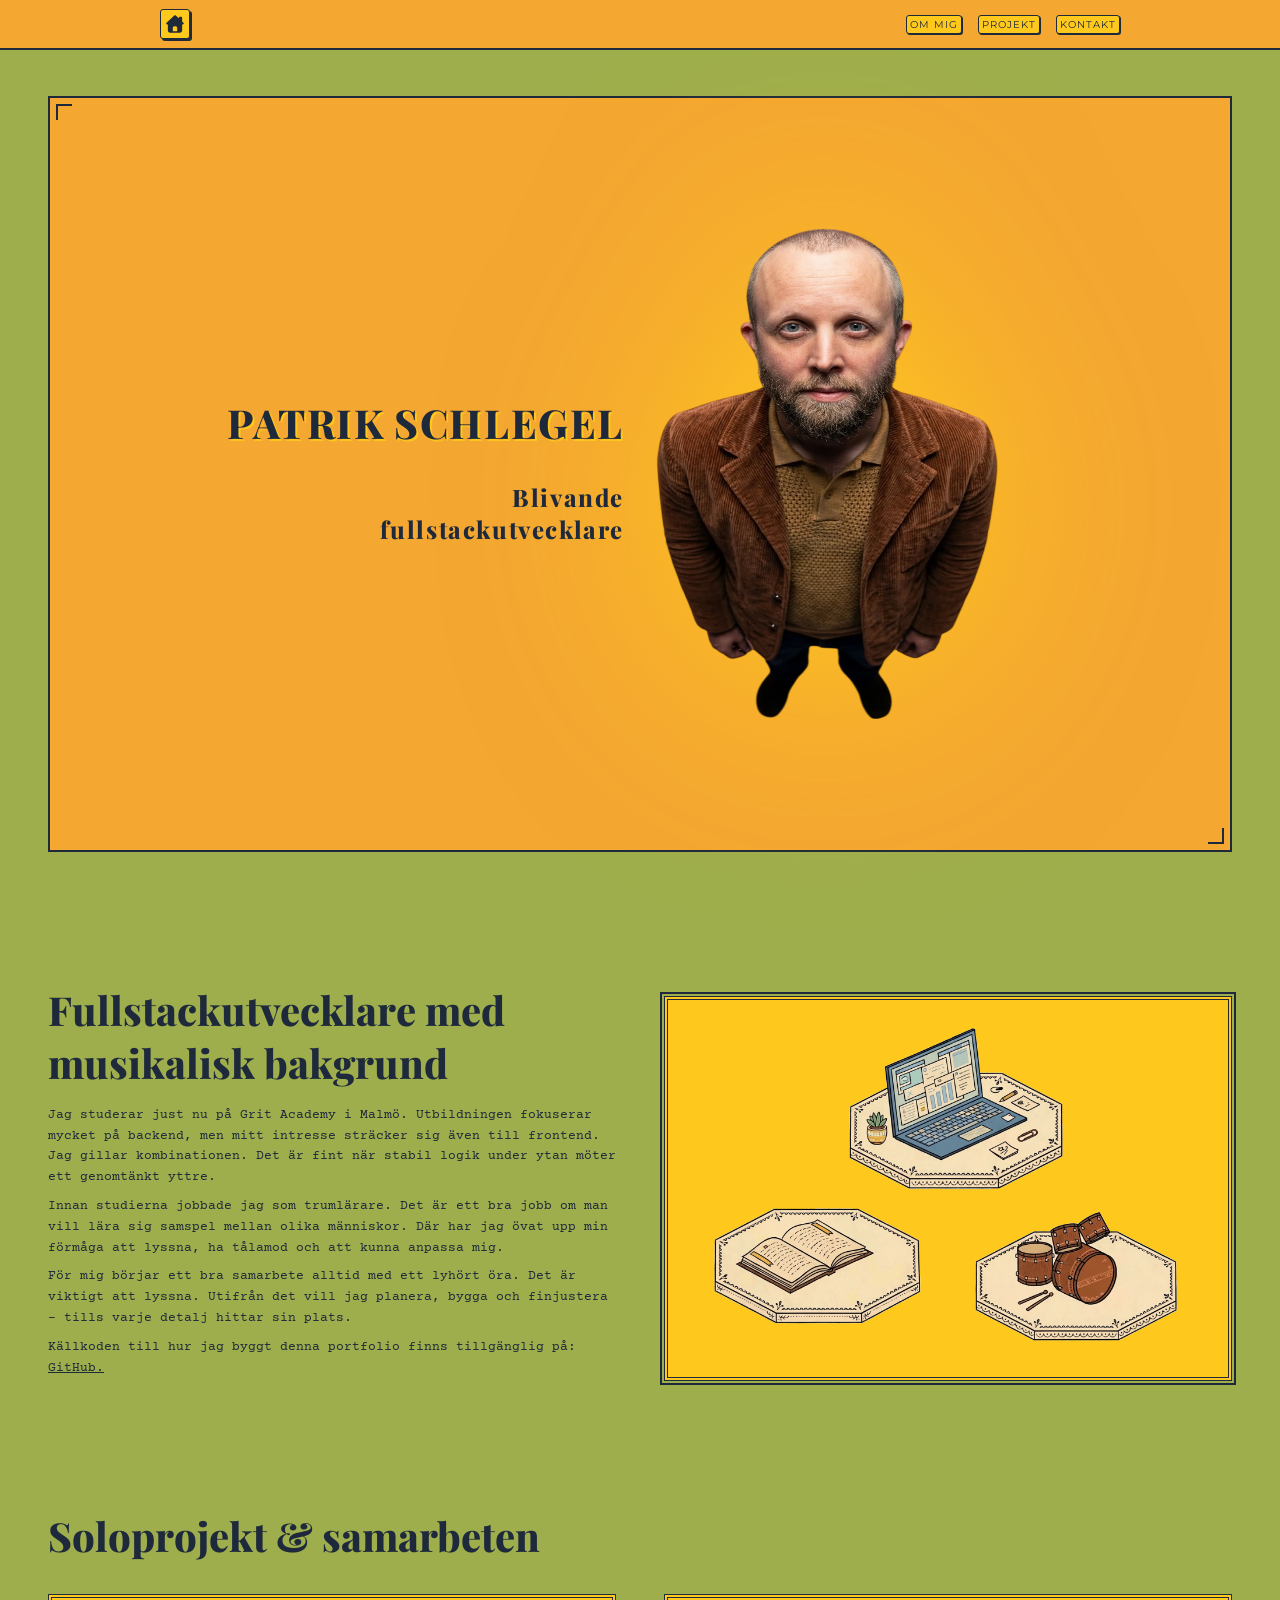
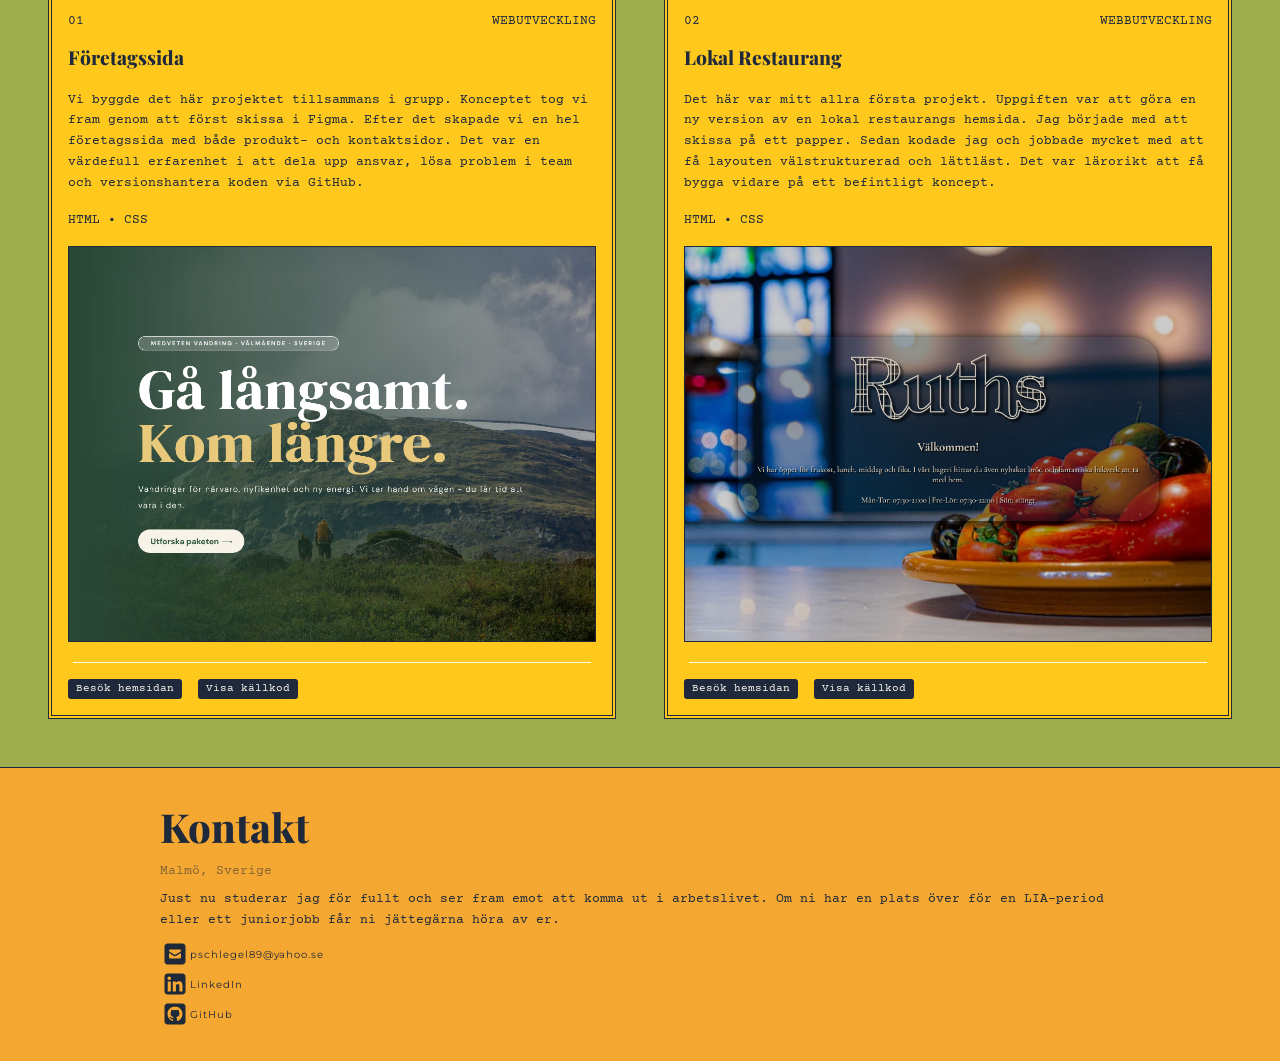
==== commit bff3792e: "Uppdaterad info" ====
--- a/index.html
+++ b/index.html
@@ -38,7 +38,7 @@
                         alt="porträtt"
                     />
                     <div class="titel">
-                        <h2>Blivande <br />Javautvecklare</h2>
+                        <h2>Blivande <br />fullstackutvecklare</h2>
                     </div>
                 </div>
             </section>
@@ -46,16 +46,13 @@
             <section id="om-mig">
                 <div class="om-mig-container">
                     <div class="om-mig-text">
-                        <h2>Javautvecklare med musikalisk bakgrund</h2>
-                        <p>
-                            Jag studerar just nu till Javautvecklare på Grit
-                            Academy i Malmö. Utbildningen fokuserar mycket på
-                            backend, men jag märker att jag även har ett
-                            intresse för frontend. Jag gillar kombinationen. Det
-                            är fint när stabil logik under ytan möter ett
-                            genomtänkt yttre. Jag vill bygga saker där både
-                            koden och användarupplevelsen är ren, hållbar och
-                            logisk.
+                        <h2>Fullstackutvecklare med musikalisk bakgrund</h2>
+                        <p>
+                            Jag studerar just nu på Grit Academy i Malmö.
+                            Utbildningen fokuserar mycket på backend, men mitt
+                            intresse sträcker sig även till frontend. Jag gillar
+                            kombinationen. Det är fint när stabil logik under
+                            ytan möter ett genomtänkt yttre.
                         </p>
                         <p>
                             Innan studierna jobbade jag som trumlärare. Det är
@@ -64,9 +61,10 @@
                             att lyssna, ha tålamod och att kunna anpassa mig.
                         </p>
                         <p>
-                            För mig börjar ett bra projekt alltid med ett lyhört
-                            öra. Utifrån det vill jag utforska, skissa och bygga
-                            - tills varje detalj hittar sin plats.
+                            För mig börjar ett bra samarbete alltid med ett
+                            lyhört öra. Det är viktigt att lyssna. Utifrån det
+                            vill jag planera, bygga och finjustera - tills varje
+                            detalj hittar sin plats.
                         </p>
                         <p>
                             Källkoden till hur jag byggt denna portfolio finns
@@ -104,14 +102,14 @@
                             <div class="projekt-text">
                                 <h3>Företagssida</h3>
                                 <p>
-                                    Ett design- och utvecklingsprojekt som vi
-                                    byggde tillsammans i grupp. Konceptet tog vi
-                                    fram genom att först skissa i Figma, sedan
-                                    skapade vi en komplett företagssida med allt
-                                    från produkt- till kontaktsidor. Det var en
-                                    värdefull erfarenhet i att dela upp ansvar,
-                                    lösa problem i team och versionshantera
-                                    koden via GitHub.
+                                    Vi byggde det här projektet tillsammans i
+                                    grupp. Konceptet tog vi fram genom att först
+                                    skissa i Figma. Efter det skapade vi en hel
+                                    företagssida med både produkt- och
+                                    kontaktsidor. Det var en värdefull
+                                    erfarenhet i att dela upp ansvar, lösa
+                                    problem i team och versionshantera koden via
+                                    GitHub.
                                 </p>
                             </div>
                             <p class="projekt-tekniker">HTML • CSS</p>
@@ -148,14 +146,14 @@
                             <div class="projekt-text">
                                 <h3>Lokal Restaurang</h3>
                                 <p>
-                                    I detta projekt fick jag möjligheten att klä
-                                    en lokal restaurang i en ny digital kostym.
-                                    Detta var mitt första projekt där jag lärde
-                                    mig processen bakom att bygga en hemsida.
-                                    Genom att gå hela vägen från pappersskiss
-                                    till färdig, responsiv kod har jag fått en
-                                    djupare förståelse för hur man skapar en ren
-                                    och modern layout.
+                                    Det här var mitt allra första projekt.
+                                    Uppgiften var att göra en ny version av en
+                                    lokal restaurangs hemsida. Jag började med
+                                    att skissa på ett papper. Sedan kodade jag
+                                    och jobbade mycket med att få layouten
+                                    välstrukturerad och lättläst. Det var
+                                    lärorikt att få bygga vidare på ett
+                                    befintligt koncept.
                                 </p>
                             </div>
                             <p class="projekt-tekniker">HTML • CSS</p>
@@ -190,9 +188,14 @@
             <div class="kontakt-container">
                 <div>
                     <div class="kontakt-introtext">
-                        <h2>Hör av dig</h2>
+                        <h2>Kontakt</h2>
                         <p class="kontakt-ort">Malmö, Sverige</p>
-                        <p>Berätta om din idé. Jag lyssnar gärna.</p>
+                        <p>
+                            Just nu studerar jag för fullt och ser fram emot att
+                            komma ut i arbetslivet. Om ni har en plats över för
+                            en LIA-period eller ett juniorjobb får ni jättegärna
+                            höra av er.
+                        </p>
                     </div>
 
                     <div class="kontakt-adresser">
--- a/style.css
+++ b/style.css
@@ -4,14 +4,14 @@
 
 @font-face {
     font-family: "CourierPrime";
-    src: url(../Fonts/CourierPrime/CourierPrime-Regular.ttf) format("truetype");
+    src: url(Fonts/CourierPrime/CourierPrime-Regular.ttf) format("truetype");
     font-weight: 400;
     font-style: normal;
 }
 
 @font-face {
     font-family: "CourierPrime";
-    src: url(../Fonts/CourierPrime/CourierPrime-Italic.ttf) format("truetype");
+    src: url(Fonts/CourierPrime/CourierPrime-Italic.ttf) format("truetype");
     font-weight: 400;
     font-style: italic;
 }
@@ -20,7 +20,7 @@
 
 @font-face {
     font-family: "PlayfairDisplay";
-    src: url(../Fonts/PlayfairDisplay/PlayfairDisplay-ExtraBold.ttf)
+    src: url(Fonts/PlayfairDisplay/PlayfairDisplay-ExtraBold.ttf)
         format("truetype");
     font-weight: 900;
     font-style: normal;
@@ -30,7 +30,7 @@
 
 @font-face {
     font-family: "Montserrat";
-    src: url(../Fonts/Montserrat/Montserrat-Regular.ttf) format("truetype");
+    src: url(Fonts/Montserrat/Montserrat-Regular.ttf) format("truetype");
     font-weight: 700;
     font-style: normal;
 }
@@ -497,10 +497,11 @@
 
     .hem-container {
         display: grid;
-        grid-template-columns: 1fr 1fr;
+        grid-template-columns: minmax(0, 1fr) minmax(0, 1fr);
         align-items: center;
         gap: 2rem;
 
+        width: 100%;
         max-width: 1200px;
         padding: var(--padding-large);
 
@@ -532,10 +533,11 @@
     }
 
     .porträtt-img {
-        max-width: 100%;
         grid-area: bild-yta;
         justify-self: start;
-        max-width: 100%;
+
+        display: block;
+        width: 100%;
         height: auto;
     }
 
